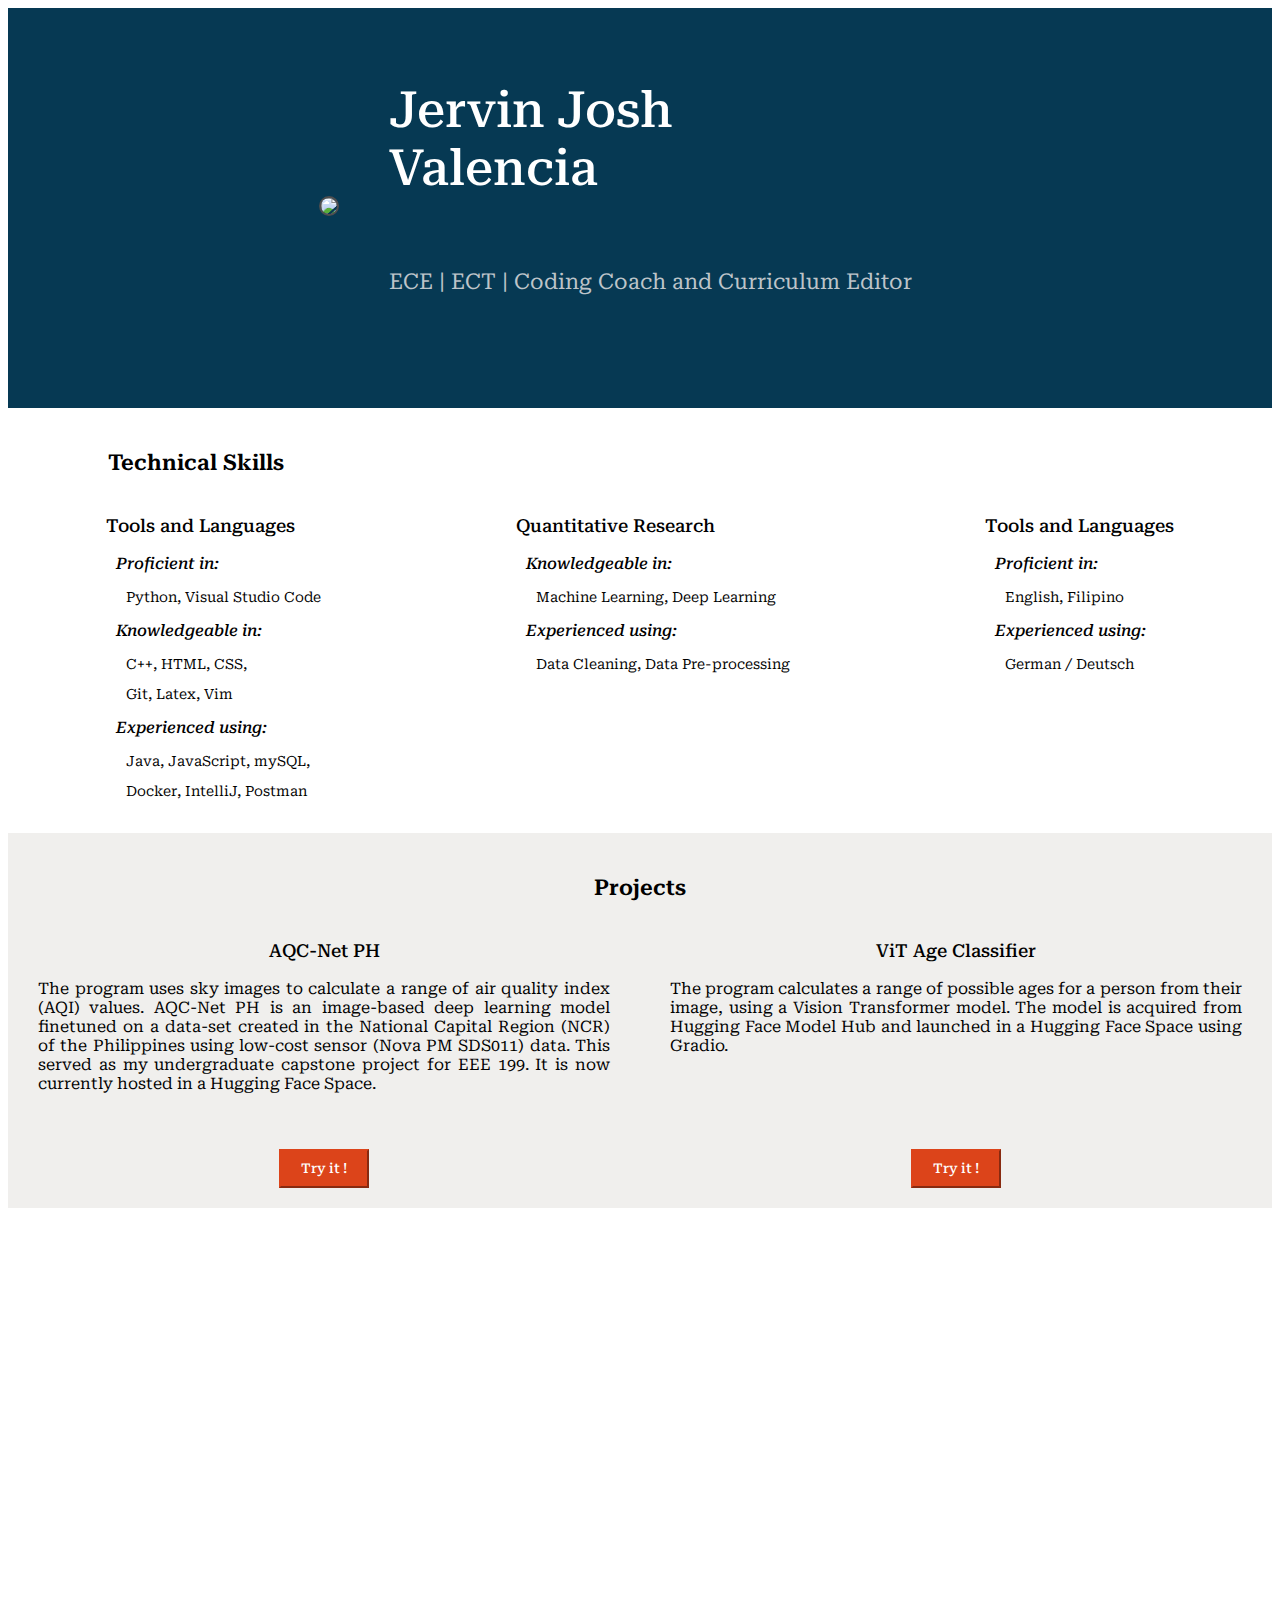
==== index.html @ f8382c91 "included projects_page" ====
<!DOCTYPE html>
<html lang="en">
<head>
  <meta charset="UTF-8">
  <meta name="viewport" content="width=device-width, initial-scale=1.0">
  <title>Portfolio</title>
  <link rel="preconnect" href="https://fonts.googleapis.com">
  <link rel="preconnect" href="https://fonts.gstatic.com" crossorigin>
  <link href="https://fonts.googleapis.com/css2?family=Roboto+Serif:ital,opsz,wght@0,8..144,400;0,8..144,500;0,8..144,600;0,8..144,700;1,8..144,400;1,8..144,500&display=swap" rel="stylesheet">
  <link rel="stylesheet" href="https://cdn.jsdelivr.net/gh/devicons/devicon@v2.15.1/devicon.min.css">
  <style>
    p {
      font-family: Roboto Serif, Roboto, Arial;
    }
    .page{
      height: 1000px;
    }
    .prof_pic{
      height: 300px;
      border-radius: 50%;
      border: rgb(80, 78, 78);
      border-width: 2px;
      border-style: solid;
    }
    .hero_name{
      color : white;
      font-weight: 500;
      font-size: 50px;
    }
    .title{
      color : #BDC4C9;;
      font-weight: 400;
      font-size: 22px;
    }
    .main{
      display: flex;
      flex-direction: column;
    }
    .hero_page {
      display: flex;
      flex-direction: row;
      justify-content: center;
      align-items: center;
    }
    .hero_page{
      height: 400px
    }
    .pic_box{
      padding-left:50px;
      
    }
    .name_box{
      display: flex;
      flex-direction: column;
      justify-content: space-evenly;
      min-width: 200px;
    }
    .first_name,
    .last_name,
    .title_box{
      display: block;
      position: relative;
      text-align: start;
      font-size: 50px;
      padding-left: 50px;
      padding-right: 100px;
    }
    .first_name{
      margin-bottom: -50px;
    }
    .last_name{
      margin-top:-50px;
    }

    .language_box {
      display: flex;
      flex-direction: row;
      flex-wrap: wrap;
      align-content: flex-start;
      font-size: 30px;
      color: #BDC4C9;
      padding-left: 40px;
      padding-bottom: 70px;
    }
    .language_icon{
      padding-right: 10px;
      padding-left: 10px;
    }
    .skills_page{
      display: flex;
      flex-direction: column;
      font-family: Roboto Serif;
    }
    .skills_page_header{
      font-size: 22px;
      font-weight: 600;
      padding-top: 20px;
      padding-left: 100px;
    }
    .skills_page_content{
      display: flex;
      justify-content: space-around;
      padding-bottom: 20px;
    }
    .skills_page_content_header{
      font-weight: 500;
      font-size: 18px;
    }
    .skills_page_category{
      padding-left: 10px;
      font-size: 16px;
      font-weight: 500;
      font-style: italic;
    }
    .skills_page_text{
      padding-left: 20px;
      font-size: 14px;
      font-weight: 400;
    }
    .projects_title{
      font-weight: 500;
      font-size: 18px;
      text-align: center;
    }
    .projects_box{
      padding-left:30px;
      padding-right:30px;
      padding-bottom: 20px;
    }
    .projects_button{
      text-align: center;
    }
    .projects_try_it{
      background-color:  #dc441a;
      color: white;
      border-color:  #dc441a;
      font-family: Roboto Serif, Roboto, Arial;
      padding-top: 10px;
      padding-bottom: 10px;
      padding-right: 20px;
      padding-left: 20px;
      font-weight: 500;
    }
    .projects_page,
    .projects_button_box {
      background-color:#f0efed;
      display: grid;
      grid-template-columns: 1fr 1fr;
      padding-bottom: 20px;
    }
    .projects_page_header{
      font-size: 22px;
      font-weight: 600;
      padding-top: 20px;
      text-align: center;
      background-color: #f0efed;
    }
    .projects_description{
      font-size: 16px;
      text-align: justify;
    }
  </style>
</head>
<body>
  <div class="main">
    <div class="hero_page" style="background-color: #063953;">
      <div class="pic_box">
        <img class="prof_pic" src="photos/DSC_4373 (1).jpg">
      </div>
      <div class="name_box">
        <div class="first_name">
          <p class="hero_name">
            Jervin Josh
          </p>
        </div>
        <div class="last_name">
          <p class="hero_name">
            Valencia
          </p>
        </div>
        <div class="title_box">
          <p class="title"> ECE | ECT | Coding Coach and Curriculum Editor</p>
        </div>
        <div class="language_box">
          <div class="language_icon"> <i class="devicon-python-plain"></i> </div>
          <div class="language_icon"> <i class="devicon-cplusplus-plain"></i> </div>
          <div class="language_icon"> <i class="devicon-latex-original"></i> </div>
          <div class="language_icon"> <i class="devicon-html5-plain"></i> </div>
          <div class="language_icon"> <i class="devicon-css3-plain"></i> </div>
          <div class="language_icon"> <i class="devicon-java-plain"></i> </div>
          <div class="language_icon"> <i class="devicon-javascript-plain"></i></div>

        </div>
      </div>   
    </div>
    <div class="skills_page">
      <div class="skills_page_header">
        <p>Technical Skills</p>
      </div>
      <div class="skills_page_content">
        <div class="tools_lang_skills">
          <p class="skills_page_content_header">
            Tools and Languages</p>
          <div class="tools_lang_proficient">
            <p class="skills_page_category">
              Proficient in: 
            </p>
            <p class="skills_page_text"> Python, Visual Studio Code</p>
          </div>
          <div class="tools_lang_knowledgeable">
            <p class="skills_page_category">
              Knowledgeable in: 
            </p>
            <p class="skills_page_text"> C++, HTML, CSS,</p>
            <p class="skills_page_text">  Git, Latex, Vim</p>
          </div>
          <div class="tools_lang_exp">
            <p class="skills_page_category">
              Experienced using: 
            </p>
            <p class="skills_page_text"> Java, JavaScript, mySQL,</p>
            <p class="skills_page_text">  Docker, IntelliJ, Postman</p>
          </div>
        </div>
        <div class="quant_res_skills">
          <p class="skills_page_content_header">
            Quantitative Research</p>
          <div class="quant_res_knowledgeable">
            <p class="skills_page_category">
              Knowledgeable in: 
            </p>
            <p class="skills_page_text"> Machine Learning, Deep Learning</p>
          </div>
          <div class="quant_res_exp">
            <p class="skills_page_category">
              Experienced using: 
            </p>
            <p class="skills_page_text"> Data Cleaning, Data Pre-processing</p>
          </div>
        </div>
        <div class="comms_skills">
          <p class="skills_page_content_header">
            Tools and Languages</p>
          <div class="comms_proficient">
            <p class="skills_page_category">
              Proficient in: 
            </p>
            <p class="skills_page_text"> English, Filipino</p>
          </div>
          <div class="comms_exp">
            <p class="skills_page_category">
              Experienced using: 
            </p>
            <p class="skills_page_text"> German / Deutsch</p>
          </div>
        </div>
      </div>
    </div>
    <div class="projects_page_header">
      <p class="projects_header"> Projects </p>
    </div>
    <div class="projects_page">
        <div class="projects_box">
          <div class="projects_title">
            <p> AQC-Net PH</p>
          </div>
          
          <p class="projects_description">
            The program uses sky images to calculate a range of air quality index (AQI) values. AQC-Net PH is an image-based deep learning model finetuned on a data-set created in the National Capital Region (NCR) of the Philippines using low-cost sensor (Nova PM SDS011) data. This served as my undergraduate capstone project for EEE 199. It is now currently hosted in a Hugging Face Space. 
          </p>
        </div>
        <div class="projects_box">
          <div class="projects_title">
            <p> ViT Age Classifier </p>
          </div>
          <p class="projects_description">
            The program calculates a range of possible ages for a person from their image, using a Vision Transformer model. The model is acquired from Hugging Face Model Hub and launched in a Hugging Face Space using Gradio. 
          </p>
        </div>
    </div>
    <div class="projects_button_box">
      <div class="projects_button">
        <button class="projects_try_it"> Try it !</button>
      </div>
      <div class="projects_button">
        <button class="projects_try_it"> Try it !</button>
      </div>
    </div>
    <div class="page">
        
    </div>
  </div>

</body>
</html>
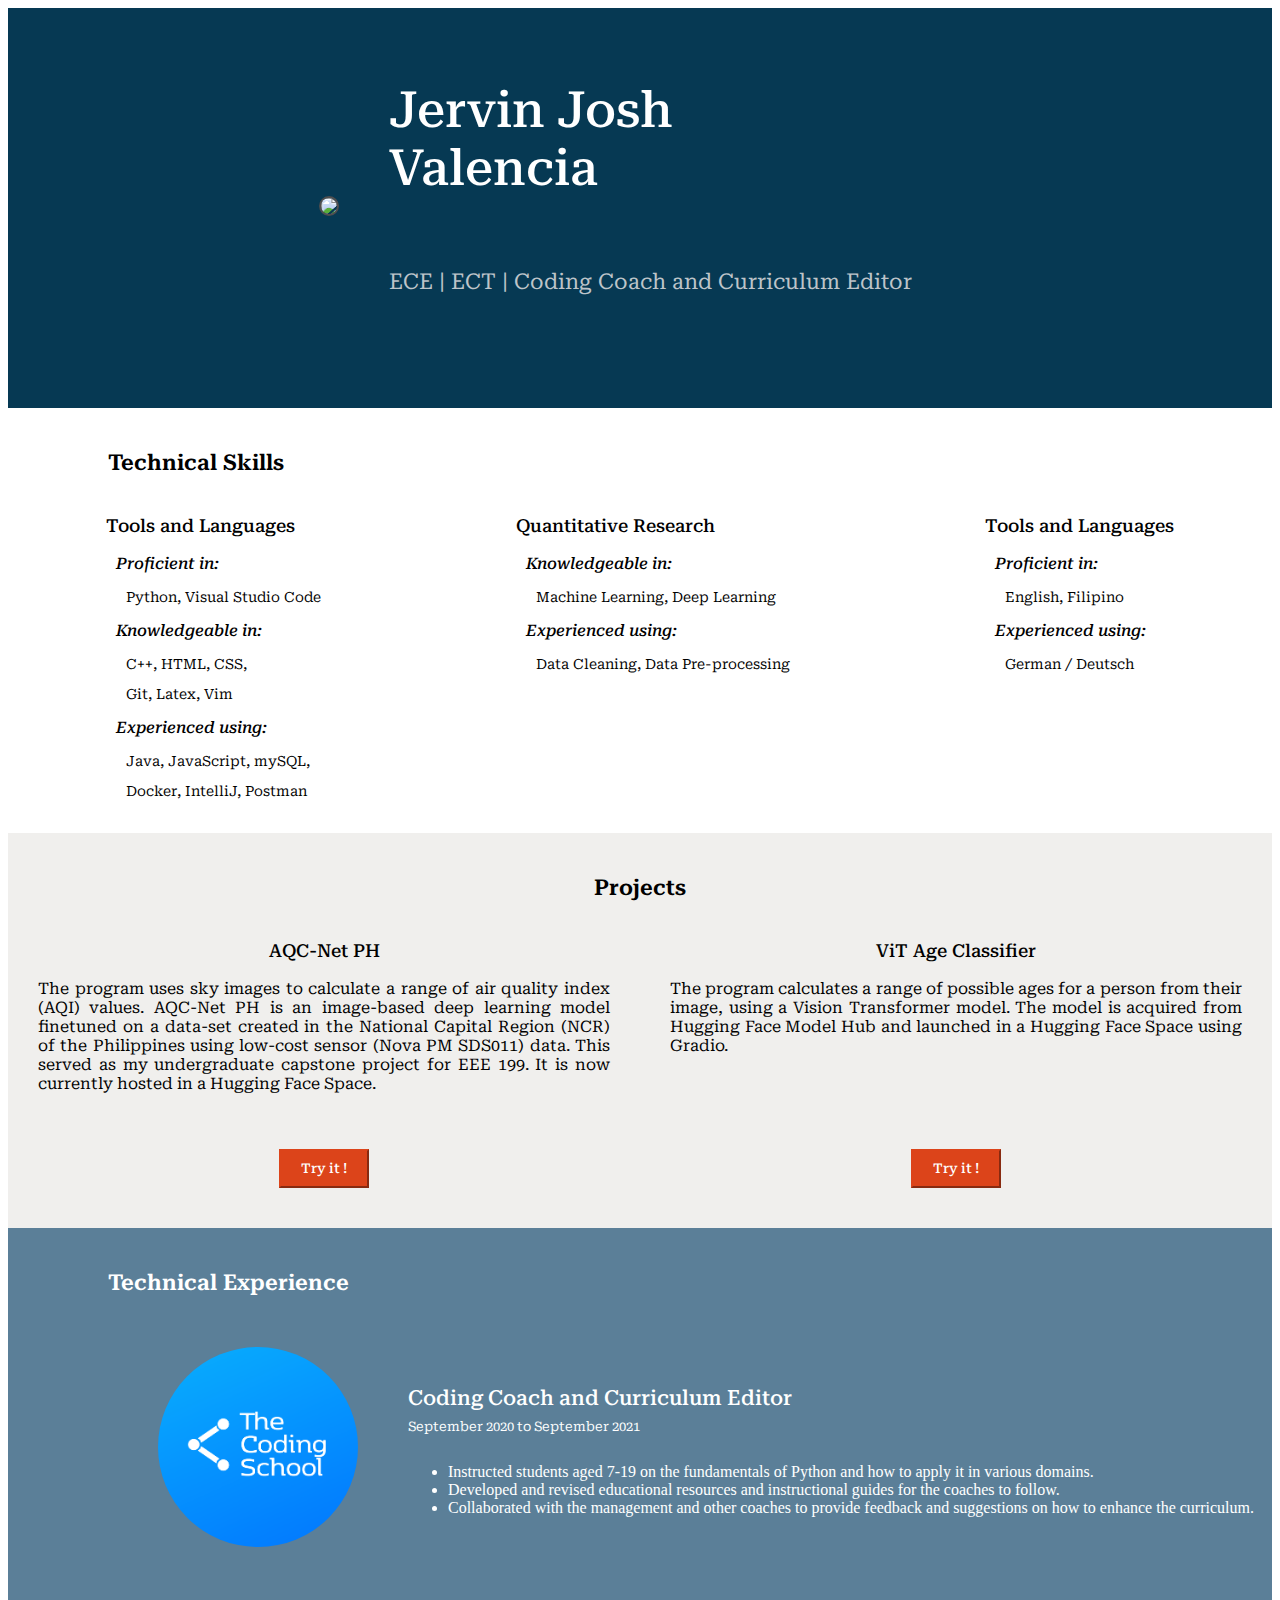
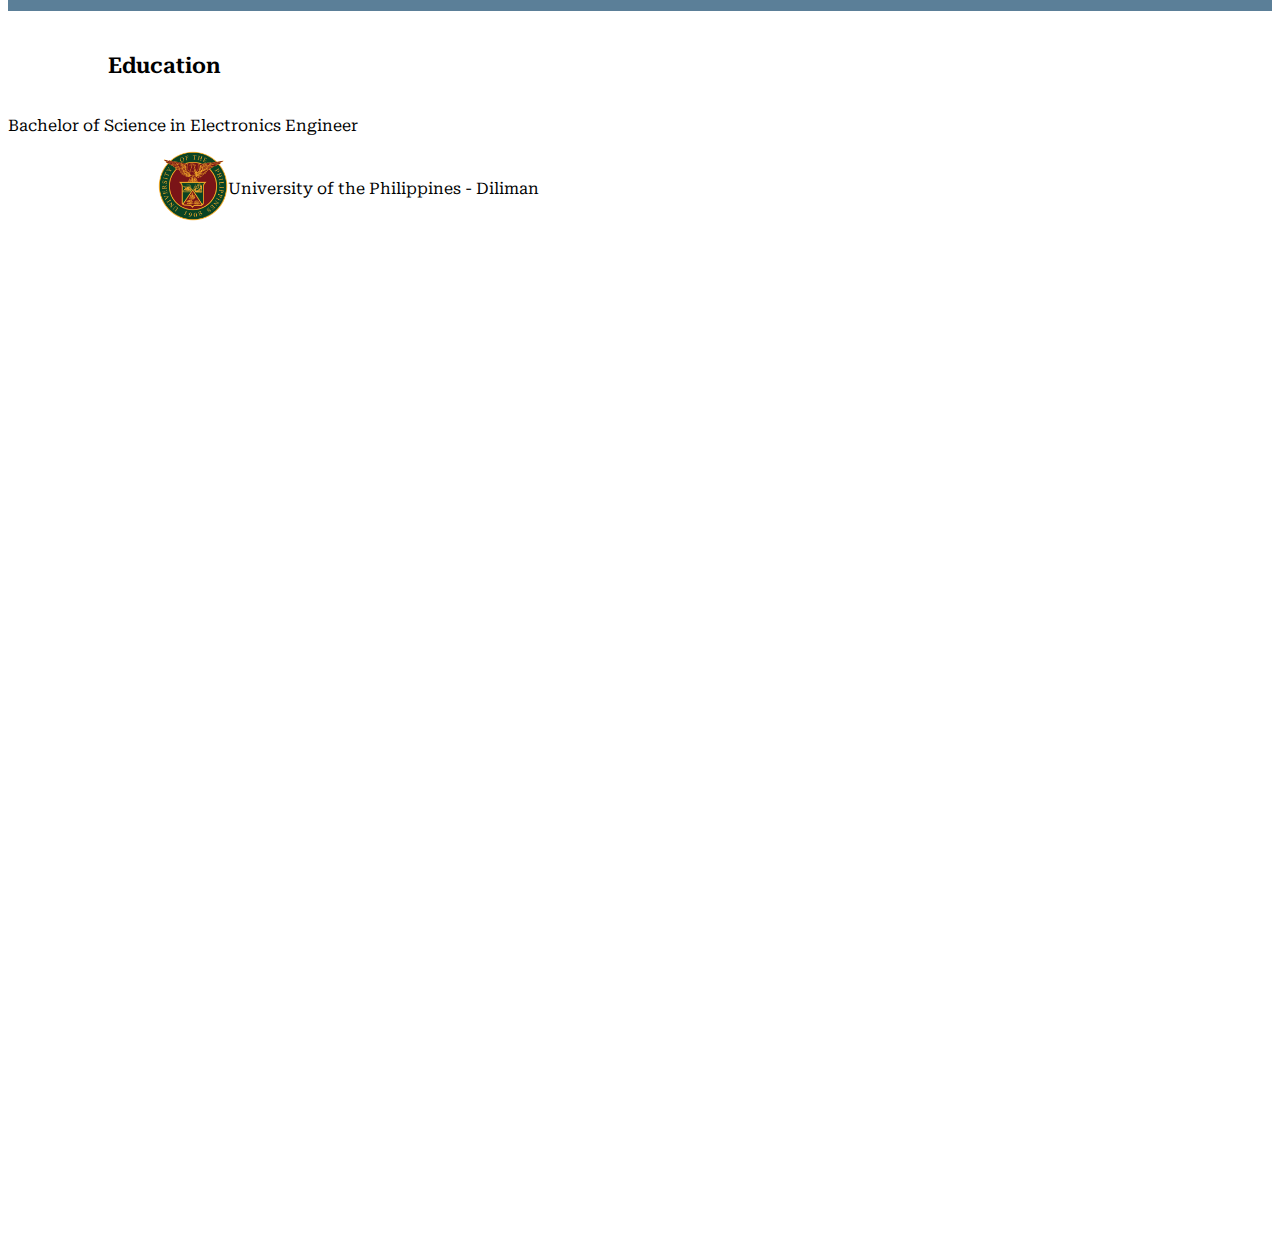
==== commit 891aef1b: "added exp and educ pages" ====
--- a/index.html
+++ b/index.html
@@ -129,6 +129,7 @@
     }
     .projects_button{
       text-align: center;
+      padding-bottom: 20px;
     }
     .projects_try_it{
       background-color:  #dc441a;
@@ -140,6 +141,15 @@
       padding-right: 20px;
       padding-left: 20px;
       font-weight: 500;
+      cursor:pointer;
+    }
+    .projects_try_it:hover{
+      box-shadow: 2px 2px 2px rgb(0, 0, 0, 0.6);
+    }
+    .projects_try_it:active{
+      transform: translate(2px,2px) ;
+      box-shadow: none;
+
     }
     .projects_page,
     .projects_button_box {
@@ -158,6 +168,73 @@
     .projects_description{
       font-size: 16px;
       text-align: justify;
+    }
+    .exp_page_header{
+      background-color: #5B7F98;
+      color: white;
+      font-size: 22px;
+      font-weight: 600;
+      padding-top: 20px;
+      text-align: left;
+      padding-left: 100px;
+    }
+    .exp_page{
+      background-color: #5B7F98;
+      color: white;
+      display: flex;
+      align-items: center;
+      padding-bottom: 30px;
+    }
+    .company_logo_box{
+      padding-top: 30px;
+      padding-left: 150px;
+      padding-bottom: 30px;
+      padding-right: 50px;
+    }
+    .exp_description_box{
+      display: flex;
+      flex-direction: column;
+    }
+    .tcs_logo{
+      width: 200px;
+      border-radius: 50%;
+    }
+    .job_title{
+      font-weight: 500;
+      font-size: 21px;
+    }
+    .job_duration{
+      margin-top: -25px;
+      font-weight: 400;
+      font-size: 13px;
+    }
+    .job_description{
+      font-weight: 400;
+      font-size: 16px;
+    }
+    .educ_page_header{
+      font-weight: 600;
+      font-size: 22px;
+      padding-top: 20px;
+      text-align: left;
+      padding-left: 100px;
+    }
+    .educ_page{
+      display: flex;
+      align-items: center;
+    }
+    .univ_logo_box{
+      padding-left: 150px;
+    }
+    .univ_logo{
+      width: 70px;
+    }
+    .college_logo{
+      width:200px;
+    }
+    .educ_univ{
+      display: flex;
+      align-items: center;
     }
   </style>
 </head>
@@ -280,14 +357,62 @@
     </div>
     <div class="projects_button_box">
       <div class="projects_button">
-        <button class="projects_try_it"> Try it !</button>
+        <button class="projects_try_it" onclick="window.location.href='https://huggingface.co/spaces/jervinjosh68/AQC-Net-PH-space'"> Try it !</button>
       </div>
       <div class="projects_button">
-        <button class="projects_try_it"> Try it !</button>
+        <button class="projects_try_it" onclick="window.location.href='https://huggingface.co/spaces/jervinjosh68/vit-age-classifier'"> Try it !</button>
+      </div>
+    </div>
+    <div class="exp_page_header">
+      <p>Technical Experience</p>
+    </div>
+    <div class="exp_page">
+      <div  class="company_logo_box">
+        <img class="tcs_logo" src="/photos/tcs.png">
+      </div>
+      <div class="exp_description_box">
+        <div class="job_title">
+          <p>Coding Coach and Curriculum Editor</p>
+        </div>
+        <div class="job_duration">
+          <p>September 2020 to September 2021</p>
+        </div>
+        <div class="job_description">
+          <ul>
+            <li> 
+              Instructed students aged 7-19 on the fundamentals of Python and how to apply it in various domains. 
+            </li>
+            <li>
+              Developed and revised educational resources and instructional guides for the coaches to follow.
+            </li>
+            <li>
+              Collaborated with the management and other coaches to provide feedback and suggestions on how to enhance the curriculum.
+            </li>
+          </ul>
+        </div>
+      </div>
+    </div>
+    <div class="educ_page_header">
+      <p> Education </p>
+    </div>
+    <div class="educ_page">
+      <div class="educ_description_box">
+        <div class="educ_degree">
+          <p> Bachelor of Science in Electronics Engineer</p>
+        </div>
+        <div class="educ_univ">
+          <div class ="univ_logo_box">
+            <img class="univ_logo" src="/photos/up-logo-1024x1024.webp">
+          </div>
+          <div class="univ_name">
+            <p> University of the Philippines - Diliman </p>
+          </div>
+          
+        </div>
       </div>
     </div>
     <div class="page">
-        
+      
     </div>
   </div>
 
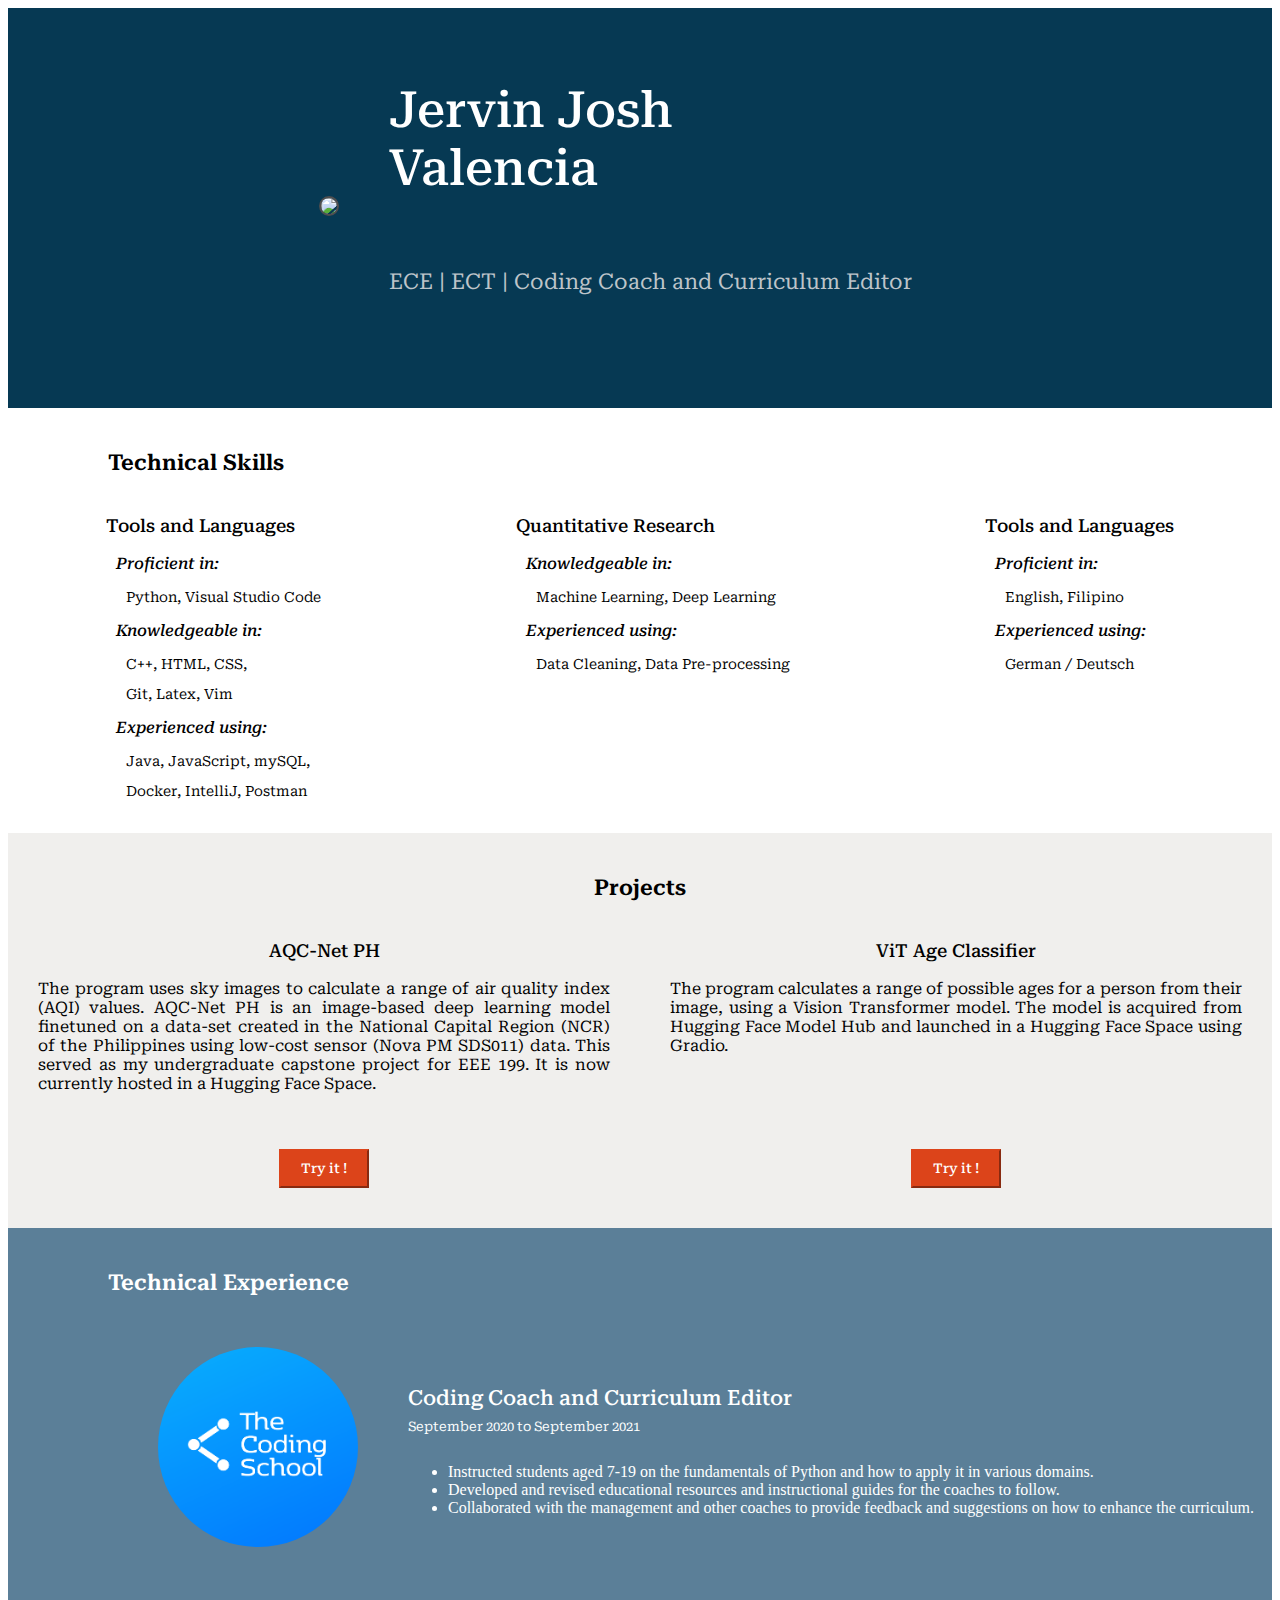
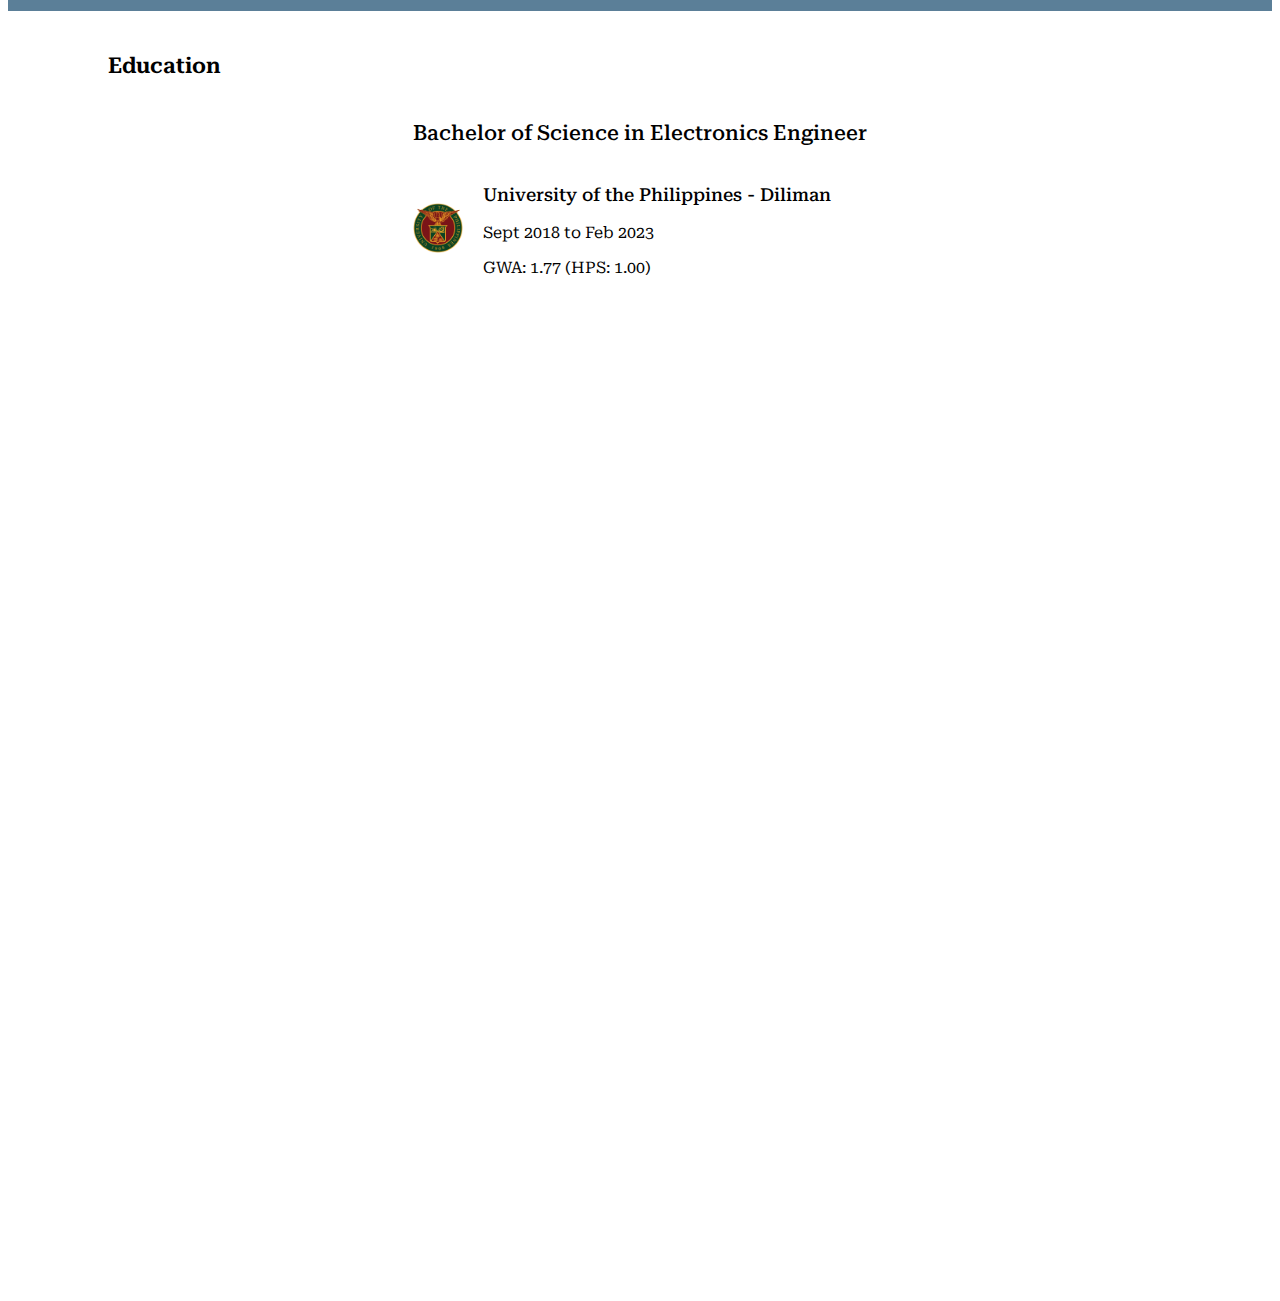
==== commit b6a1bcc3: "updated educ_page" ====
--- a/index.html
+++ b/index.html
@@ -221,20 +221,42 @@
     }
     .educ_page{
       display: flex;
+      justify-content: center;
+    }
+    .educ_description_box{
+      display: flex;
+      flex-direction: column;
+      justify-content: ;
+    }
+    .univ_logo_box{
+
+      padding-right: 20px;
+    }
+    .univ_name{
+      font-weight:500;
+      font-size: 18px;
+    }
+    .univ_logo{
+      width: 50px;
+    }
+    .college_logo{
+      width:50px;
+    }
+    .college_logo_box{
+
+      padding-right: 20px;
+    }
+    .educ_college{
+      display: flex;
       align-items: center;
     }
-    .univ_logo_box{
-      padding-left: 150px;
-    }
-    .univ_logo{
-      width: 70px;
-    }
-    .college_logo{
-      width:200px;
-    }
     .educ_univ{
       display: flex;
       align-items: center;
+    }
+    .educ_degree{
+      font-weight: 500;
+      font-size: 21px;
     }
   </style>
 </head>
@@ -404,11 +426,12 @@
           <div class ="univ_logo_box">
             <img class="univ_logo" src="/photos/up-logo-1024x1024.webp">
           </div>
-          <div class="univ_name">
-            <p> University of the Philippines - Diliman </p>
-          </div>
-          
-        </div>
+          <div class="univ_desc_box">
+            <p class="univ_name"> University of the Philippines - Diliman </p>
+            <p> Sept 2018 to Feb 2023</p>
+            <p> GWA: 1.77 (HPS: 1.00)</p>
+          </div>
+        </div> 
       </div>
     </div>
     <div class="page">
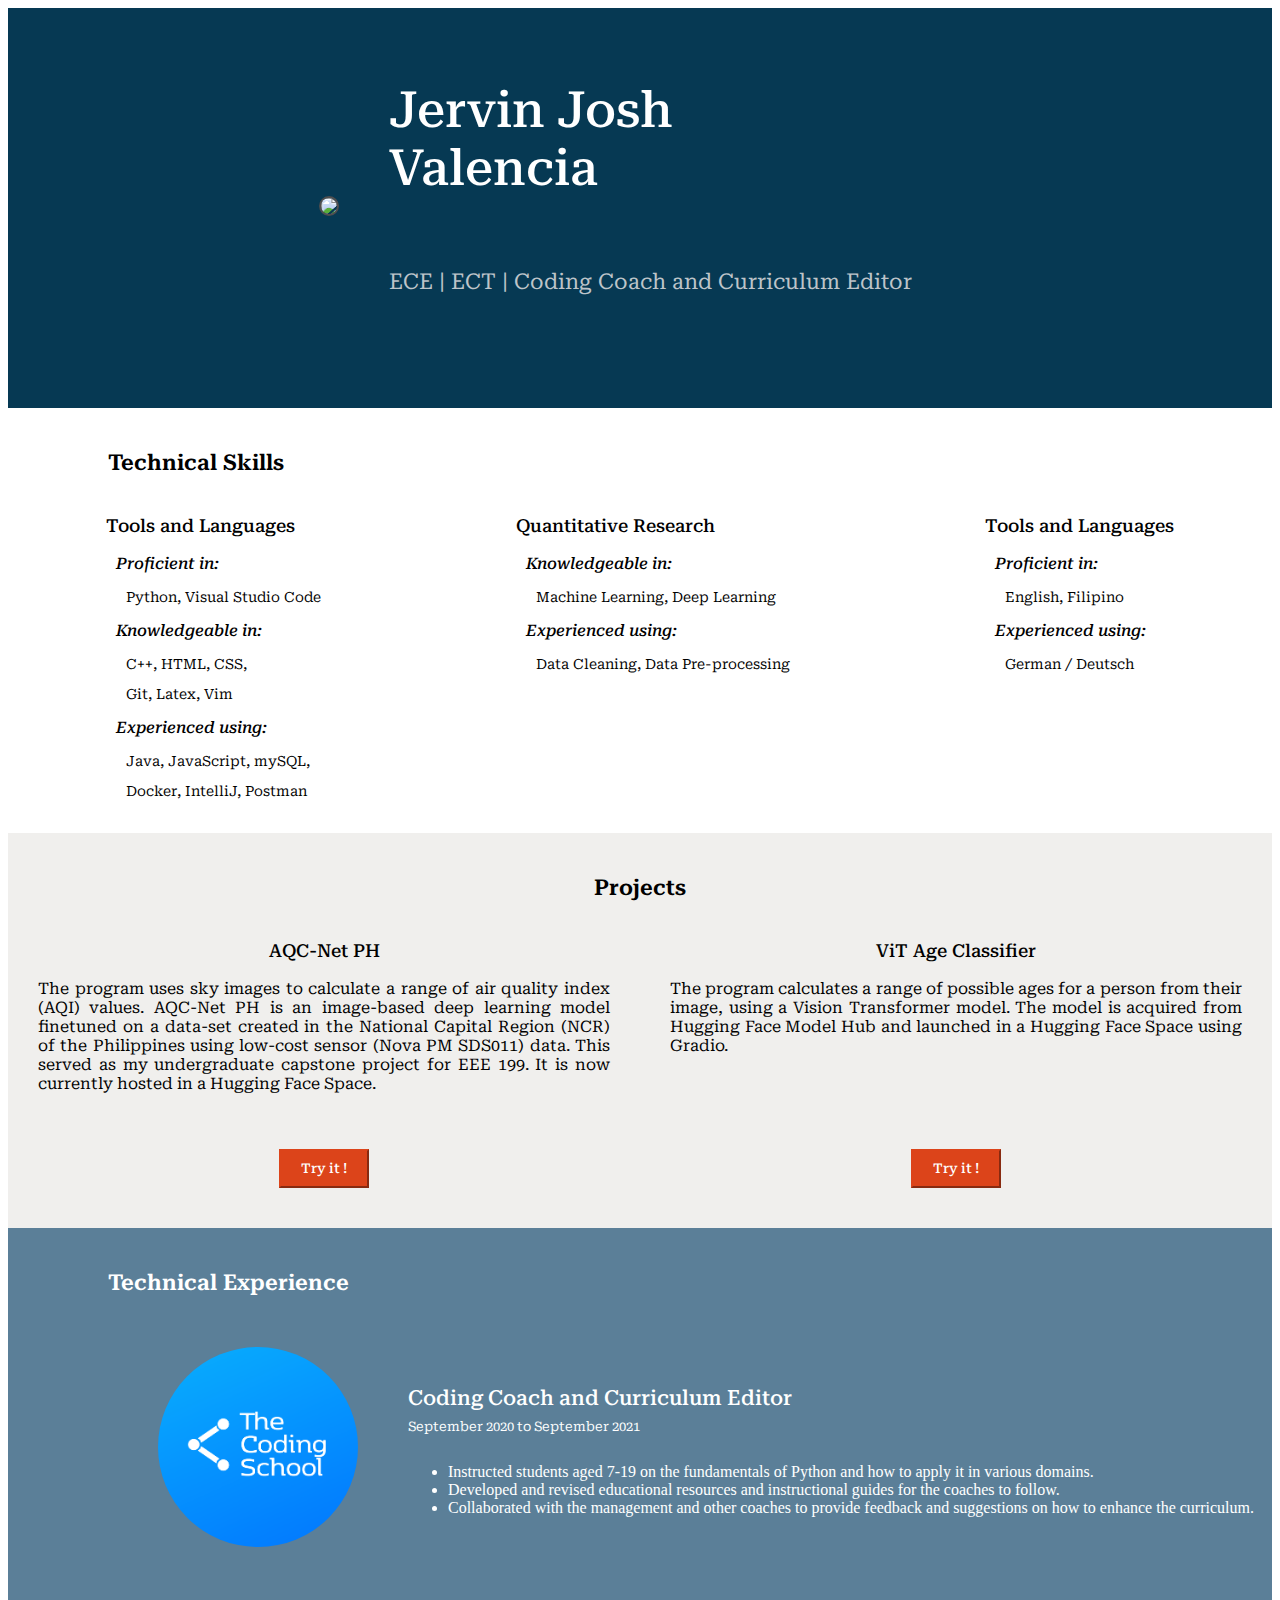
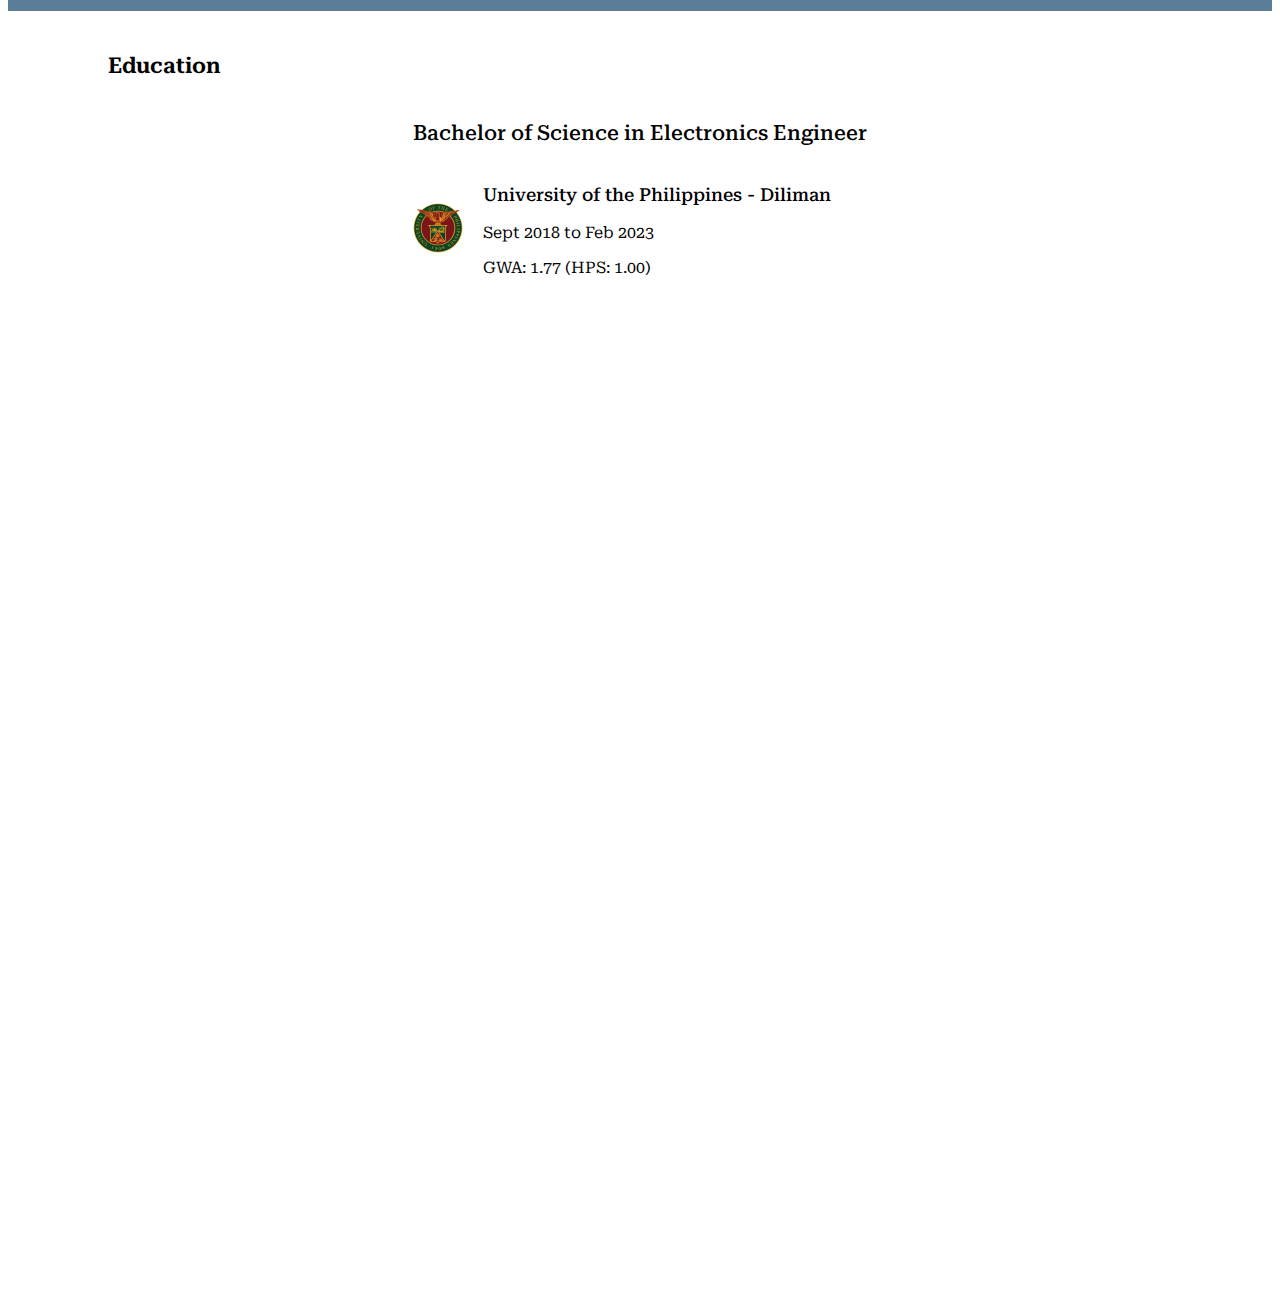
==== commit 00917661: "changed UP logo" ====
--- a/index.html
+++ b/index.html
@@ -198,6 +198,7 @@
     .tcs_logo{
       width: 200px;
       border-radius: 50%;
+      border: none;
     }
     .job_title{
       font-weight: 500;
@@ -226,7 +227,7 @@
     .educ_description_box{
       display: flex;
       flex-direction: column;
-      justify-content: ;
+      justify-content: center;
     }
     .univ_logo_box{
 
@@ -238,6 +239,7 @@
     }
     .univ_logo{
       width: 50px;
+      border: none;
     }
     .college_logo{
       width:50px;
@@ -424,7 +426,7 @@
         </div>
         <div class="educ_univ">
           <div class ="univ_logo_box">
-            <img class="univ_logo" src="/photos/up-logo-1024x1024.webp">
+            <img class="univ_logo" src="/photos/UNIVERSITY OF THE PHILIPPINES.png">
           </div>
           <div class="univ_desc_box">
             <p class="univ_name"> University of the Philippines - Diliman </p>
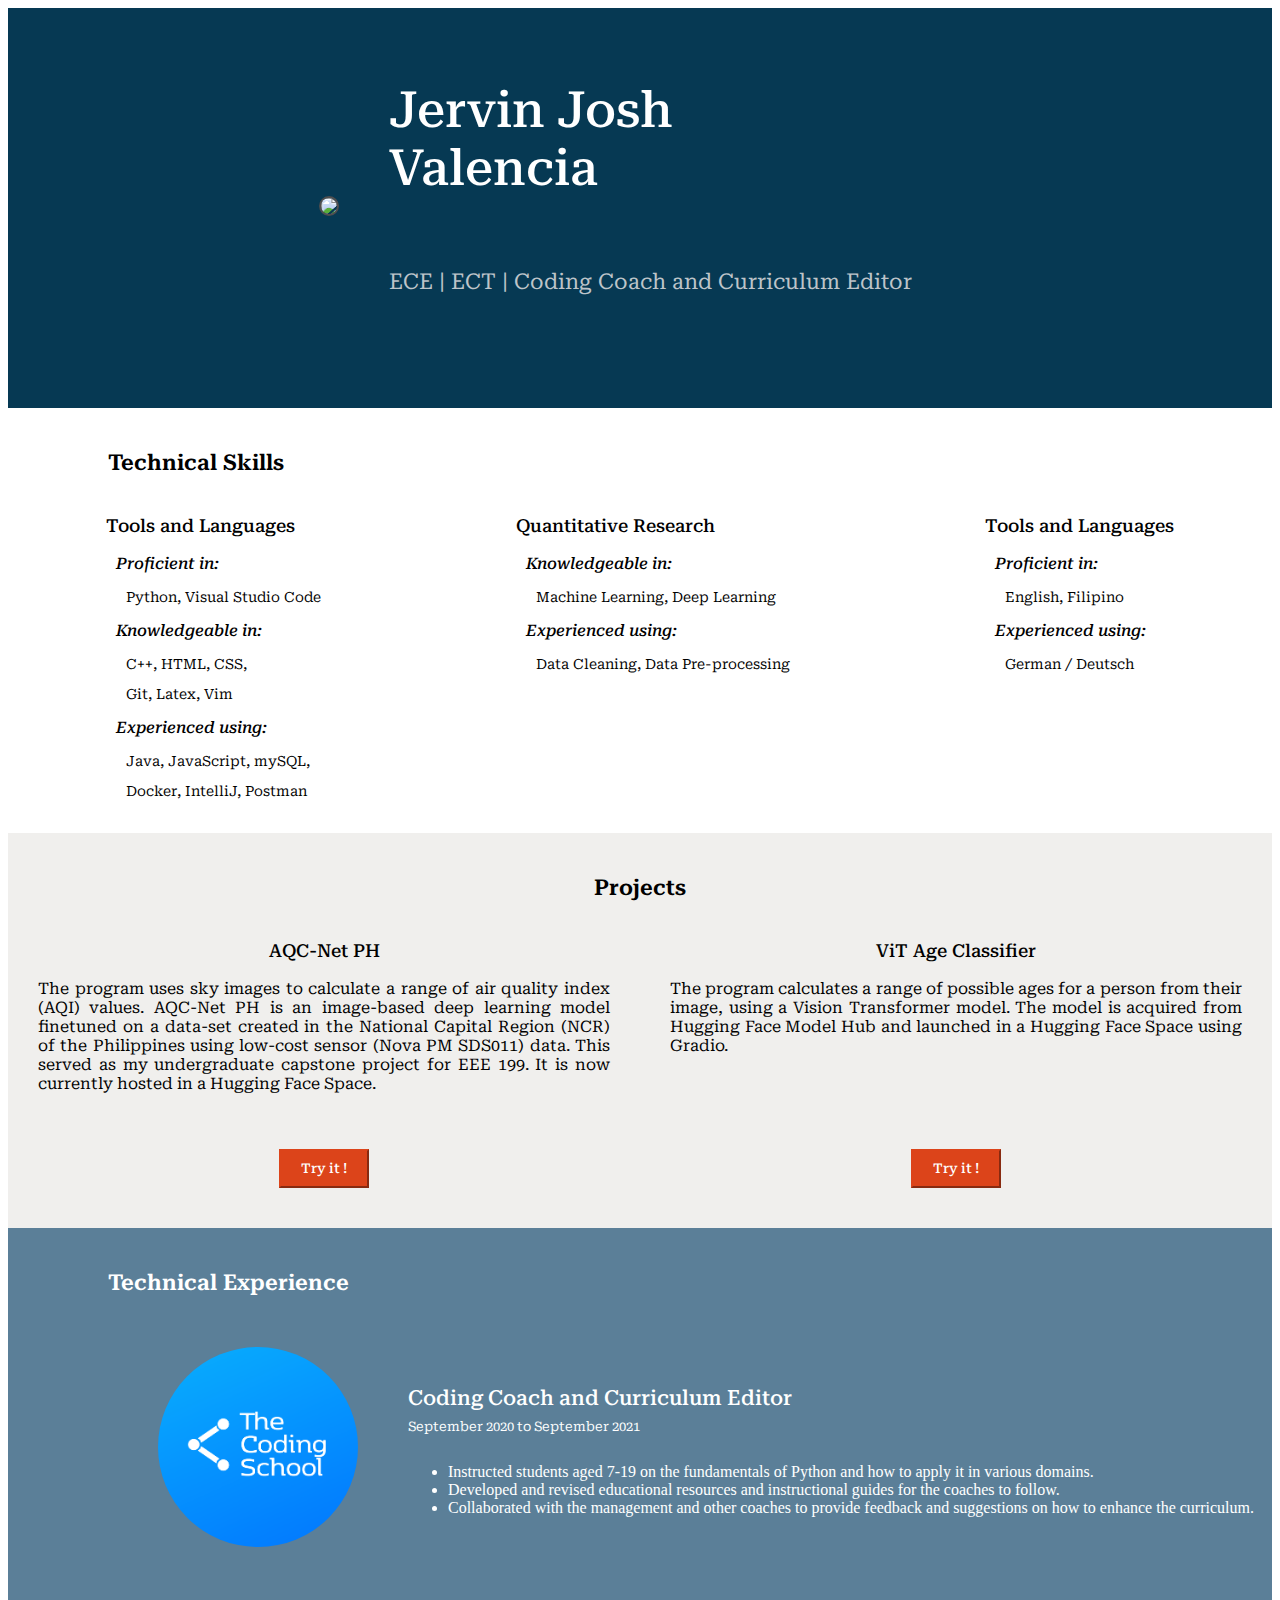
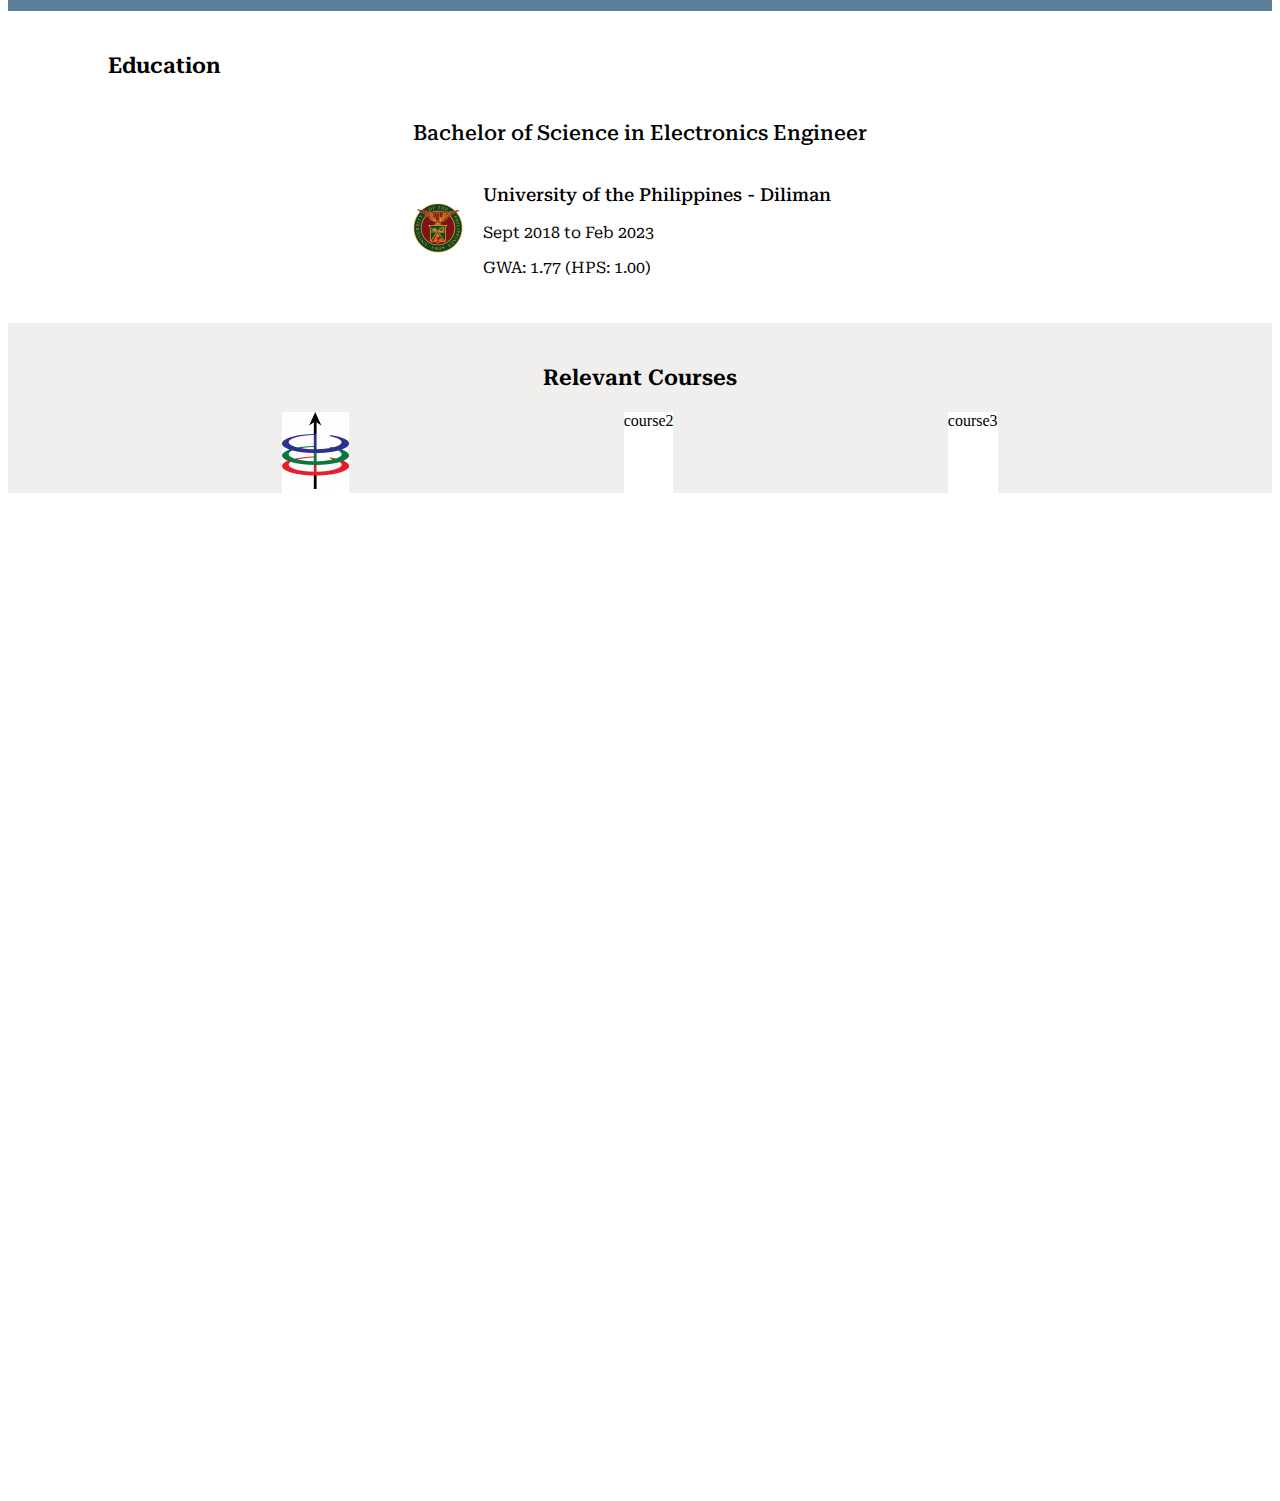
==== commit bbe1d8c8: "fixed photos added course page" ====
--- a/index.html
+++ b/index.html
@@ -223,6 +223,7 @@
     .educ_page{
       display: flex;
       justify-content: center;
+      padding-bottom: 30px;
     }
     .educ_description_box{
       display: flex;
@@ -259,6 +260,22 @@
     .educ_degree{
       font-weight: 500;
       font-size: 21px;
+    }
+    .course_page{
+      background-color: #f0efed;
+      display: flex;
+      justify-content: space-evenly;
+      
+    }
+    .course_page_header{
+      font-weight: 600;
+      font-size: 22px;
+      padding-top: 20px;
+      text-align: center;
+      background-color: #f0efed;
+    }
+    .course_box{
+      background-color: white;
     }
   </style>
 </head>
@@ -392,7 +409,7 @@
     </div>
     <div class="exp_page">
       <div  class="company_logo_box">
-        <img class="tcs_logo" src="/photos/tcs.png">
+        <img class="tcs_logo" src="./photos/tcs.png">
       </div>
       <div class="exp_description_box">
         <div class="job_title">
@@ -426,7 +443,7 @@
         </div>
         <div class="educ_univ">
           <div class ="univ_logo_box">
-            <img class="univ_logo" src="/photos/UNIVERSITY OF THE PHILIPPINES.png">
+            <img class="univ_logo" src="./photos/UNIVERSITY OF THE PHILIPPINES.png">
           </div>
           <div class="univ_desc_box">
             <p class="univ_name"> University of the Philippines - Diliman </p>
@@ -436,6 +453,30 @@
         </div> 
       </div>
     </div>
+    <div class="course_page_header">
+      <p>Relevant Courses</p>
+    </div>
+    <div class="course_page">
+      <div class="course_box">
+        <div class="course_box_header">
+          <div class="course_icon">
+            <img src="./photos/eeei.png">
+          </div>
+          <div class="course_name">
+
+          </div>
+        </div>
+        <div class="course_box_body">
+
+        </div>
+      </div>
+      <div class="course_box">
+        course2
+      </div>
+      <div class="course_box">
+        course3
+      </div>
+    </div>
     <div class="page">
       
     </div>
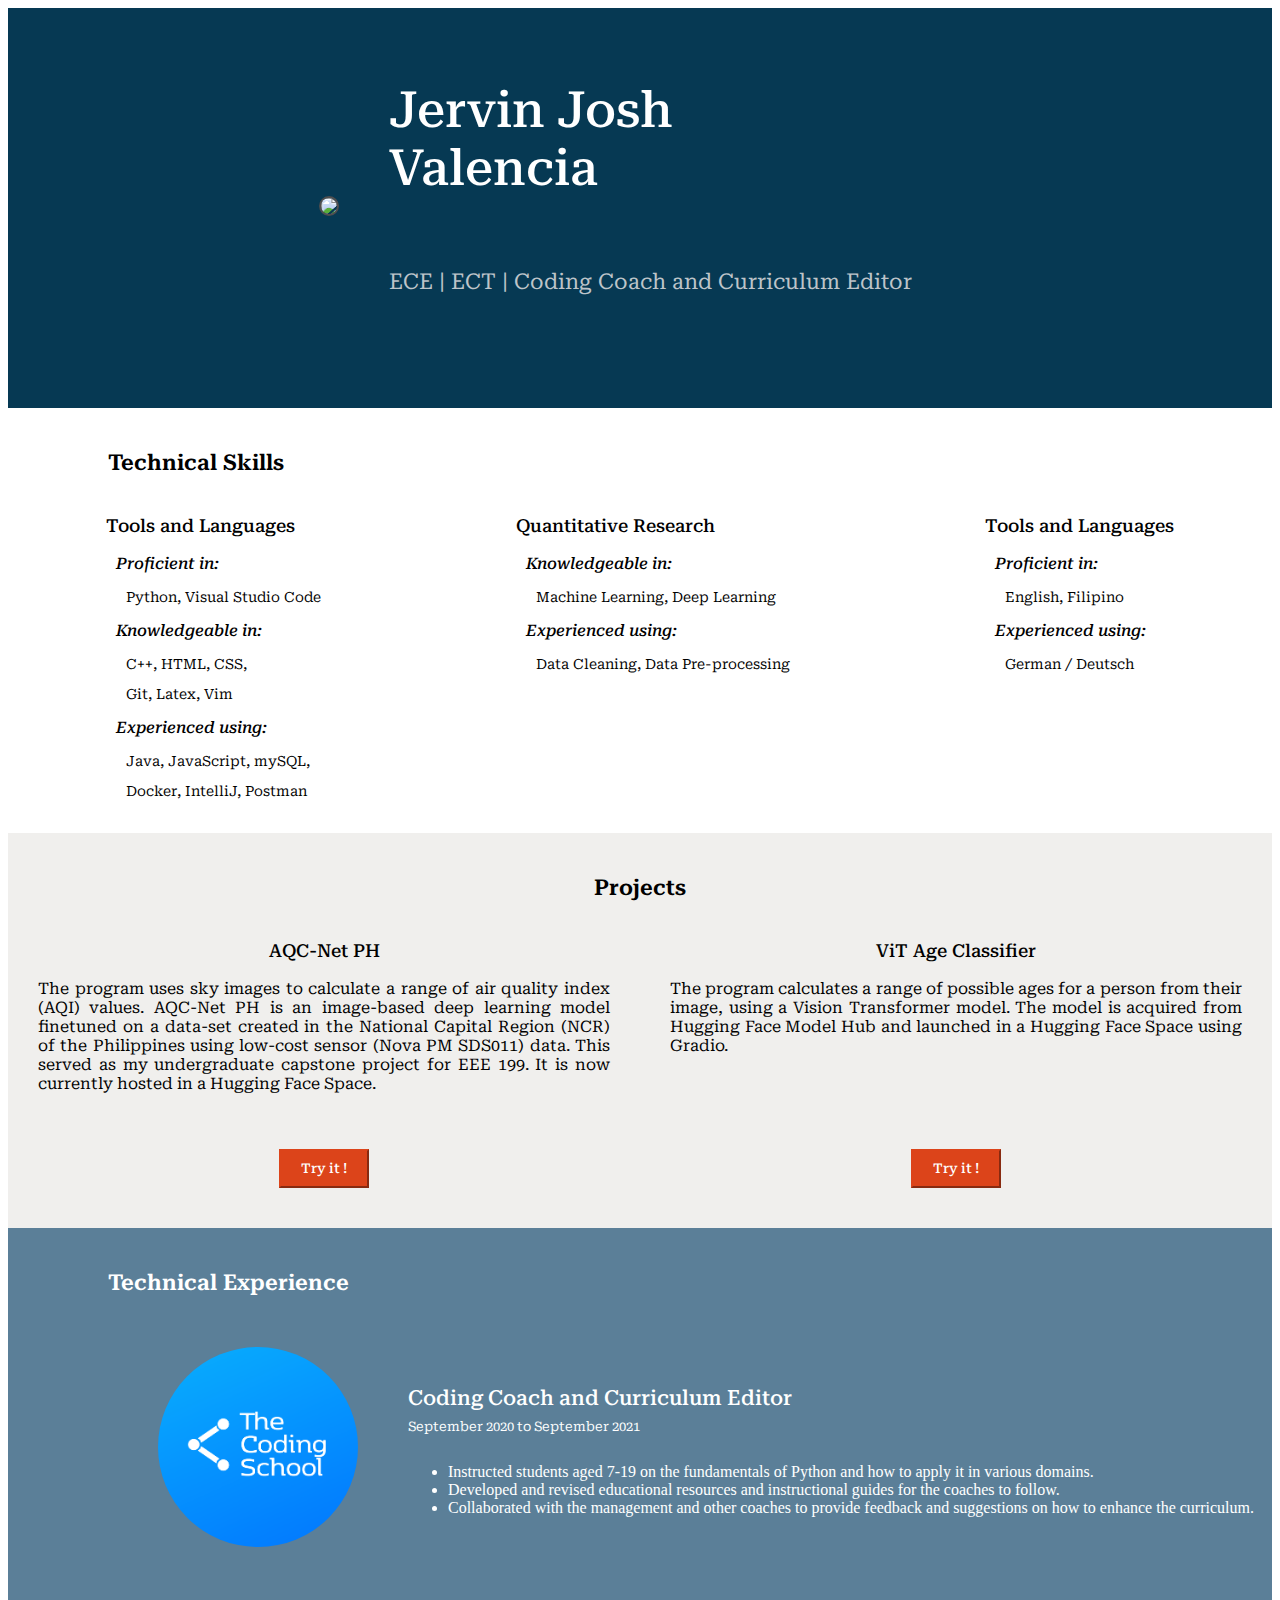
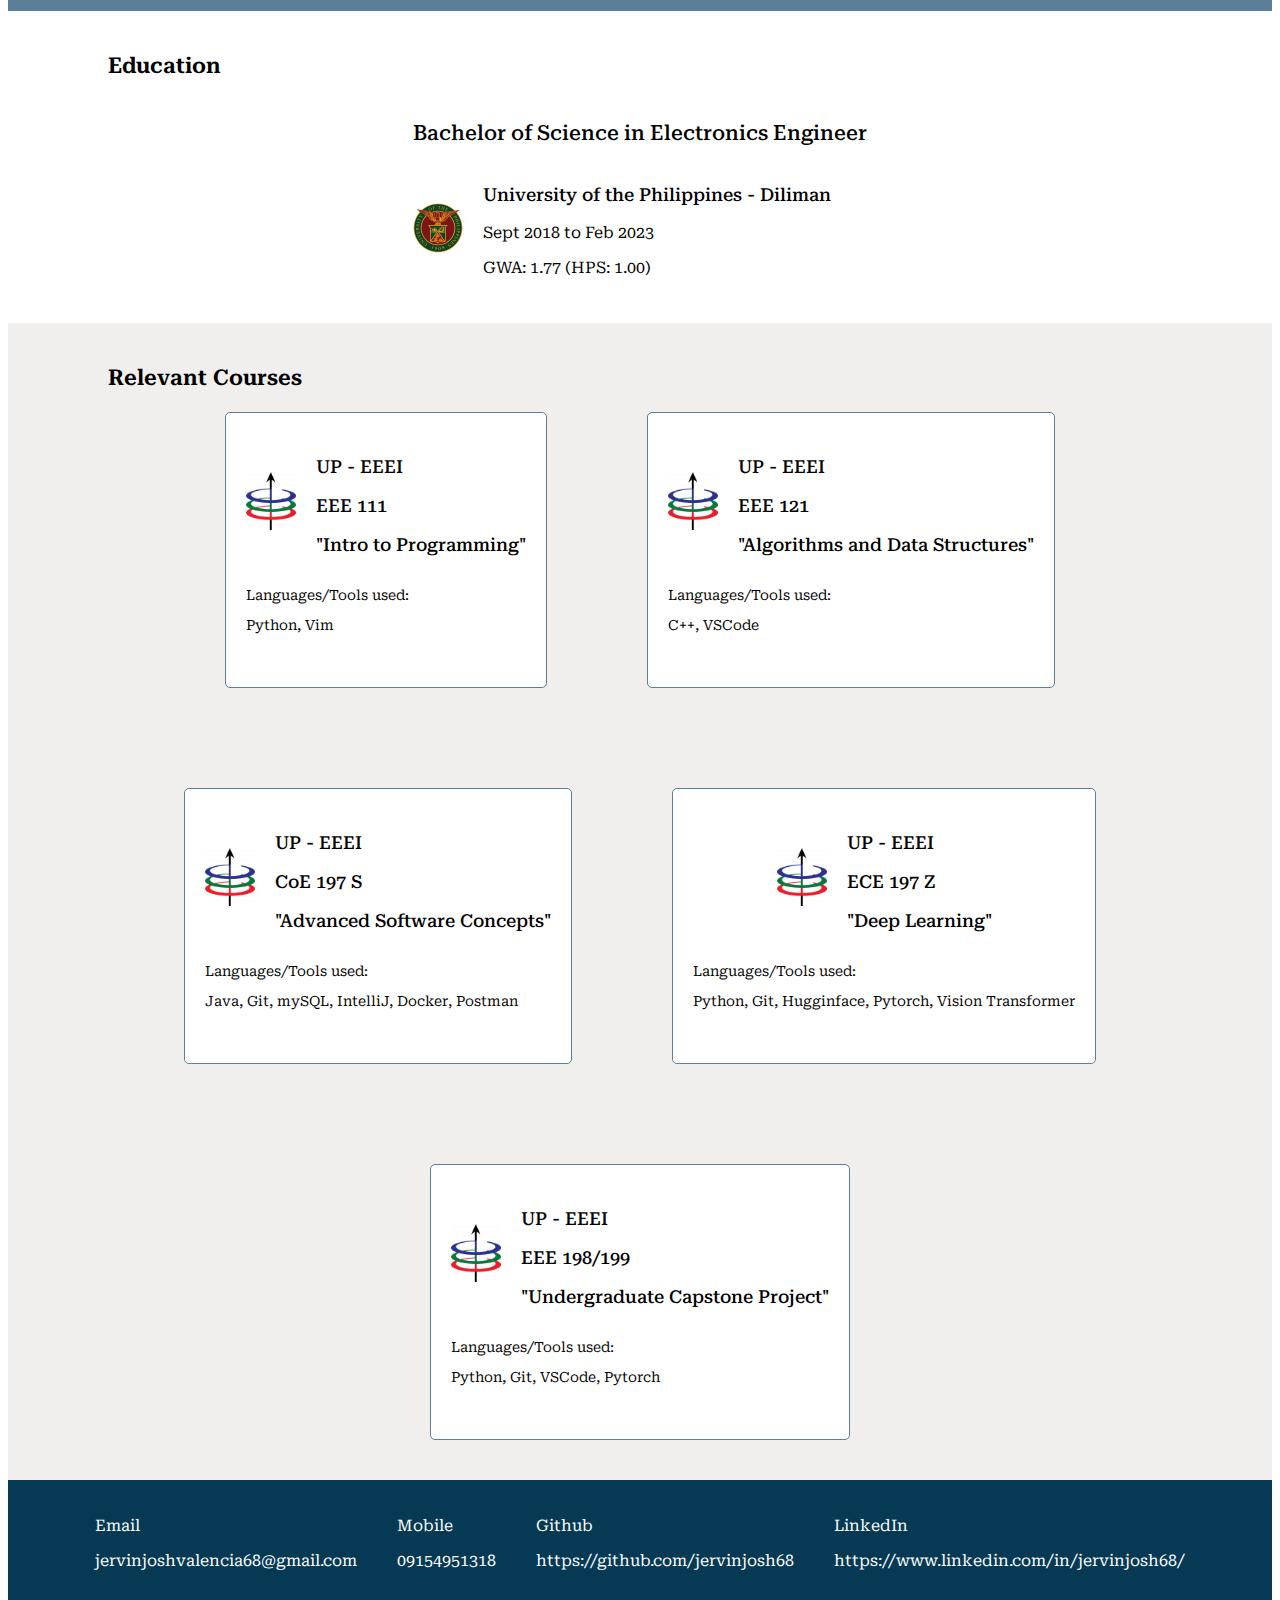
==== commit 39848c37: "added contacts page" ====
--- a/index.html
+++ b/index.html
@@ -8,276 +8,7 @@
   <link rel="preconnect" href="https://fonts.gstatic.com" crossorigin>
   <link href="https://fonts.googleapis.com/css2?family=Roboto+Serif:ital,opsz,wght@0,8..144,400;0,8..144,500;0,8..144,600;0,8..144,700;1,8..144,400;1,8..144,500&display=swap" rel="stylesheet">
   <link rel="stylesheet" href="https://cdn.jsdelivr.net/gh/devicons/devicon@v2.15.1/devicon.min.css">
-  <style>
-    p {
-      font-family: Roboto Serif, Roboto, Arial;
-    }
-    .page{
-      height: 1000px;
-    }
-    .prof_pic{
-      height: 300px;
-      border-radius: 50%;
-      border: rgb(80, 78, 78);
-      border-width: 2px;
-      border-style: solid;
-    }
-    .hero_name{
-      color : white;
-      font-weight: 500;
-      font-size: 50px;
-    }
-    .title{
-      color : #BDC4C9;;
-      font-weight: 400;
-      font-size: 22px;
-    }
-    .main{
-      display: flex;
-      flex-direction: column;
-    }
-    .hero_page {
-      display: flex;
-      flex-direction: row;
-      justify-content: center;
-      align-items: center;
-    }
-    .hero_page{
-      height: 400px
-    }
-    .pic_box{
-      padding-left:50px;
-      
-    }
-    .name_box{
-      display: flex;
-      flex-direction: column;
-      justify-content: space-evenly;
-      min-width: 200px;
-    }
-    .first_name,
-    .last_name,
-    .title_box{
-      display: block;
-      position: relative;
-      text-align: start;
-      font-size: 50px;
-      padding-left: 50px;
-      padding-right: 100px;
-    }
-    .first_name{
-      margin-bottom: -50px;
-    }
-    .last_name{
-      margin-top:-50px;
-    }
-
-    .language_box {
-      display: flex;
-      flex-direction: row;
-      flex-wrap: wrap;
-      align-content: flex-start;
-      font-size: 30px;
-      color: #BDC4C9;
-      padding-left: 40px;
-      padding-bottom: 70px;
-    }
-    .language_icon{
-      padding-right: 10px;
-      padding-left: 10px;
-    }
-    .skills_page{
-      display: flex;
-      flex-direction: column;
-      font-family: Roboto Serif;
-    }
-    .skills_page_header{
-      font-size: 22px;
-      font-weight: 600;
-      padding-top: 20px;
-      padding-left: 100px;
-    }
-    .skills_page_content{
-      display: flex;
-      justify-content: space-around;
-      padding-bottom: 20px;
-    }
-    .skills_page_content_header{
-      font-weight: 500;
-      font-size: 18px;
-    }
-    .skills_page_category{
-      padding-left: 10px;
-      font-size: 16px;
-      font-weight: 500;
-      font-style: italic;
-    }
-    .skills_page_text{
-      padding-left: 20px;
-      font-size: 14px;
-      font-weight: 400;
-    }
-    .projects_title{
-      font-weight: 500;
-      font-size: 18px;
-      text-align: center;
-    }
-    .projects_box{
-      padding-left:30px;
-      padding-right:30px;
-      padding-bottom: 20px;
-    }
-    .projects_button{
-      text-align: center;
-      padding-bottom: 20px;
-    }
-    .projects_try_it{
-      background-color:  #dc441a;
-      color: white;
-      border-color:  #dc441a;
-      font-family: Roboto Serif, Roboto, Arial;
-      padding-top: 10px;
-      padding-bottom: 10px;
-      padding-right: 20px;
-      padding-left: 20px;
-      font-weight: 500;
-      cursor:pointer;
-    }
-    .projects_try_it:hover{
-      box-shadow: 2px 2px 2px rgb(0, 0, 0, 0.6);
-    }
-    .projects_try_it:active{
-      transform: translate(2px,2px) ;
-      box-shadow: none;
-
-    }
-    .projects_page,
-    .projects_button_box {
-      background-color:#f0efed;
-      display: grid;
-      grid-template-columns: 1fr 1fr;
-      padding-bottom: 20px;
-    }
-    .projects_page_header{
-      font-size: 22px;
-      font-weight: 600;
-      padding-top: 20px;
-      text-align: center;
-      background-color: #f0efed;
-    }
-    .projects_description{
-      font-size: 16px;
-      text-align: justify;
-    }
-    .exp_page_header{
-      background-color: #5B7F98;
-      color: white;
-      font-size: 22px;
-      font-weight: 600;
-      padding-top: 20px;
-      text-align: left;
-      padding-left: 100px;
-    }
-    .exp_page{
-      background-color: #5B7F98;
-      color: white;
-      display: flex;
-      align-items: center;
-      padding-bottom: 30px;
-    }
-    .company_logo_box{
-      padding-top: 30px;
-      padding-left: 150px;
-      padding-bottom: 30px;
-      padding-right: 50px;
-    }
-    .exp_description_box{
-      display: flex;
-      flex-direction: column;
-    }
-    .tcs_logo{
-      width: 200px;
-      border-radius: 50%;
-      border: none;
-    }
-    .job_title{
-      font-weight: 500;
-      font-size: 21px;
-    }
-    .job_duration{
-      margin-top: -25px;
-      font-weight: 400;
-      font-size: 13px;
-    }
-    .job_description{
-      font-weight: 400;
-      font-size: 16px;
-    }
-    .educ_page_header{
-      font-weight: 600;
-      font-size: 22px;
-      padding-top: 20px;
-      text-align: left;
-      padding-left: 100px;
-    }
-    .educ_page{
-      display: flex;
-      justify-content: center;
-      padding-bottom: 30px;
-    }
-    .educ_description_box{
-      display: flex;
-      flex-direction: column;
-      justify-content: center;
-    }
-    .univ_logo_box{
-
-      padding-right: 20px;
-    }
-    .univ_name{
-      font-weight:500;
-      font-size: 18px;
-    }
-    .univ_logo{
-      width: 50px;
-      border: none;
-    }
-    .college_logo{
-      width:50px;
-    }
-    .college_logo_box{
-
-      padding-right: 20px;
-    }
-    .educ_college{
-      display: flex;
-      align-items: center;
-    }
-    .educ_univ{
-      display: flex;
-      align-items: center;
-    }
-    .educ_degree{
-      font-weight: 500;
-      font-size: 21px;
-    }
-    .course_page{
-      background-color: #f0efed;
-      display: flex;
-      justify-content: space-evenly;
-      
-    }
-    .course_page_header{
-      font-weight: 600;
-      font-size: 22px;
-      padding-top: 20px;
-      text-align: center;
-      background-color: #f0efed;
-    }
-    .course_box{
-      background-color: white;
-    }
-  </style>
+  <link rel="stylesheet" href="./styles/general.css">
 </head>
 <body>
   <div class="main">
@@ -459,26 +190,127 @@
     <div class="course_page">
       <div class="course_box">
         <div class="course_box_header">
-          <div class="course_icon">
-            <img src="./photos/eeei.png">
-          </div>
-          <div class="course_name">
-
-          </div>
-        </div>
-        <div class="course_box_body">
-
-        </div>
-      </div>
-      <div class="course_box">
-        course2
-      </div>
-      <div class="course_box">
-        course3
-      </div>
-    </div>
-    <div class="page">
-      
+          <div class="course_icon_box">
+            <img src="./photos/eeei.png" class="course_icon">
+          </div>
+          <div class="course_name">
+            <p>UP - EEEI</p>
+            <p> EEE 111</p>
+            <p>"Intro to Programming"</p>
+          </div>
+        </div>
+        <div class="course_box_body">
+          <div class="course_description">
+            
+          </div>
+          <div class="course_tools">
+            <p>Languages/Tools used:</p>
+            <p>Python, Vim</p>
+          </div>
+        </div>
+      </div>
+      <div class="course_box">
+        <div class="course_box_header">
+          <div class="course_icon_box">
+            <img src="./photos/eeei.png" class="course_icon">
+          </div>
+          <div class="course_name">
+            <p>UP - EEEI</p>
+            <p> EEE 121  </p>
+            <p>"Algorithms and Data Structures"</p>
+          </div>
+        </div>
+        <div class="course_box_body">
+          <div class="course_description">
+            
+          </div>
+          <div class="course_tools">
+            <p>Languages/Tools used:</p>
+            <p>C++, VSCode</p>
+          </div>
+        </div>
+      </div>
+      <div class="course_box">
+        <div class="course_box_header">
+          <div class="course_icon_box">
+            <img src="./photos/eeei.png" class="course_icon">
+          </div>
+          <div class="course_name">
+            <p>UP - EEEI</p>
+            <p> CoE 197 S</p>
+            <p>"Advanced Software Concepts"</p>
+          </div>
+        </div>
+        <div class="course_box_body">
+          <div class="course_description">
+            
+          </div>
+          <div class="course_tools">
+            <p>Languages/Tools used:</p>
+            <p>Java, Git, mySQL, IntelliJ, Docker, Postman</p>
+          </div>
+        </div>
+      </div>
+      <div class="course_box">
+        <div class="course_box_header">
+          <div class="course_icon_box">
+            <img src="./photos/eeei.png" class="course_icon">
+          </div>
+          <div class="course_name">
+            <p>UP - EEEI</p>
+            <p> ECE 197 Z</p>
+            <p>"Deep Learning"</p>
+          </div>
+        </div>
+        <div class="course_box_body">
+          <div class="course_description">
+            
+          </div>
+          <div class="course_tools">
+            <p>Languages/Tools used:</p>
+            <p>Python, Git, Hugginface, Pytorch, Vision Transformer</p>
+          </div>
+        </div>
+      </div>
+      <div class="course_box">
+        <div class="course_box_header">
+          <div class="course_icon_box">
+            <img src="./photos/eeei.png" class="course_icon">
+          </div>
+          <div class="course_name">
+            <p>UP - EEEI</p>
+            <p> EEE 198/199 </p>
+            <p>"Undergraduate Capstone Project"</p>
+          </div>
+        </div>
+        <div class="course_box_body">
+          <div class="course_description">
+            
+          </div>
+          <div class="course_tools">
+            <p>Languages/Tools used:</p>
+            <p>Python, Git, VSCode, Pytorch</p>
+          </div>
+        </div>
+      </div>
+    </div>
+    <div class="contact_page">
+      <div class="contact_box"> 
+        <p>Email</p>
+        <p>jervinjoshvalencia68@gmail.com</p>
+      </div>
+      <div class="contact_box"> 
+        <p>Mobile</p>
+        <p>09154951318</p>
+      </div>
+      <div class="contact_box"> 
+        <p>Github</p>
+        <p>https://github.com/jervinjosh68</p>
+      </div>
+      <div class="contact_box"> 
+        <p>LinkedIn</p>
+        <p>https://www.linkedin.com/in/jervinjosh68/</p>
+      </div>
     </div>
   </div>
 
--- a/styles/general.css
+++ b/styles/general.css
@@ -0,0 +1,316 @@
+p {
+  font-family: Roboto Serif, Roboto, Arial;
+}
+.page{
+  height: 1000px;
+}
+.prof_pic{
+  height: 300px;
+  border-radius: 50%;
+  border: rgb(80, 78, 78);
+  border-width: 2px;
+  border-style: solid;
+}
+.hero_name{
+  color : white;
+  font-weight: 500;
+  font-size: 50px;
+}
+.title{
+  color : #BDC4C9;;
+  font-weight: 400;
+  font-size: 22px;
+}
+.main{
+  display: flex;
+  flex-direction: column;
+}
+.hero_page {
+  display: flex;
+  flex-direction: row;
+  justify-content: center;
+  align-items: center;
+}
+.hero_page{
+  height: 400px
+}
+.pic_box{
+  padding-left:50px;
+  
+}
+.name_box{
+  display: flex;
+  flex-direction: column;
+  justify-content: space-evenly;
+  min-width: 200px;
+}
+.first_name,
+.last_name,
+.title_box{
+  display: block;
+  position: relative;
+  text-align: start;
+  font-size: 50px;
+  padding-left: 50px;
+  padding-right: 100px;
+}
+.first_name{
+  margin-bottom: -50px;
+}
+.last_name{
+  margin-top:-50px;
+}
+
+.language_box {
+  display: flex;
+  flex-direction: row;
+  flex-wrap: wrap;
+  align-content: flex-start;
+  font-size: 30px;
+  color: #BDC4C9;
+  padding-left: 40px;
+  padding-bottom: 70px;
+}
+.language_icon{
+  padding-right: 10px;
+  padding-left: 10px;
+}
+.skills_page{
+  display: flex;
+  flex-direction: column;
+  font-family: Roboto Serif;
+}
+.skills_page_header{
+  font-size: 22px;
+  font-weight: 600;
+  padding-top: 20px;
+  padding-left: 100px;
+}
+.skills_page_content{
+  display: flex;
+  justify-content: space-around;
+  padding-bottom: 20px;
+}
+.skills_page_content_header{
+  font-weight: 500;
+  font-size: 18px;
+}
+.skills_page_category{
+  padding-left: 10px;
+  font-size: 16px;
+  font-weight: 500;
+  font-style: italic;
+}
+.skills_page_text{
+  padding-left: 20px;
+  font-size: 14px;
+  font-weight: 400;
+}
+.projects_title{
+  font-weight: 500;
+  font-size: 18px;
+  text-align: center;
+}
+.projects_box{
+  padding-left:30px;
+  padding-right:30px;
+  padding-bottom: 20px;
+}
+.projects_button{
+  text-align: center;
+  padding-bottom: 20px;
+}
+.projects_try_it{
+  background-color:  #dc441a;
+  color: white;
+  border-color:  #dc441a;
+  font-family: Roboto Serif, Roboto, Arial;
+  padding-top: 10px;
+  padding-bottom: 10px;
+  padding-right: 20px;
+  padding-left: 20px;
+  font-weight: 500;
+  cursor:pointer;
+}
+.projects_try_it:hover{
+  box-shadow: 2px 2px 2px rgb(0, 0, 0, 0.6);
+}
+.projects_try_it:active{
+  transform: translate(2px,2px) ;
+  box-shadow: none;
+
+}
+.projects_page,
+.projects_button_box {
+  background-color:#f0efed;
+  display: grid;
+  grid-template-columns: 1fr 1fr;
+  padding-bottom: 20px;
+}
+.projects_page_header{
+  font-size: 22px;
+  font-weight: 600;
+  padding-top: 20px;
+  text-align: center;
+  background-color: #f0efed;
+}
+.projects_description{
+  font-size: 16px;
+  text-align: justify;
+}
+.exp_page_header{
+  background-color: #5B7F98;
+  color: white;
+  font-size: 22px;
+  font-weight: 600;
+  padding-top: 20px;
+  text-align: left;
+  padding-left: 100px;
+}
+.exp_page{
+  background-color: #5B7F98;
+  color: white;
+  display: flex;
+  align-items: center;
+  padding-bottom: 30px;
+}
+.company_logo_box{
+  padding-top: 30px;
+  padding-left: 150px;
+  padding-bottom: 30px;
+  padding-right: 50px;
+}
+.exp_description_box{
+  display: flex;
+  flex-direction: column;
+}
+.tcs_logo{
+  width: 200px;
+  border-radius: 50%;
+  border: none;
+}
+.job_title{
+  font-weight: 500;
+  font-size: 21px;
+}
+.job_duration{
+  margin-top: -25px;
+  font-weight: 400;
+  font-size: 13px;
+}
+.job_description{
+  font-weight: 400;
+  font-size: 16px;
+}
+.educ_page_header{
+  font-weight: 600;
+  font-size: 22px;
+  padding-top: 20px;
+  text-align: left;
+  padding-left: 100px;
+}
+.educ_page{
+  display: flex;
+  justify-content: center;
+  padding-bottom: 30px;
+}
+.educ_description_box{
+  display: flex;
+  flex-direction: column;
+  justify-content: center;
+}
+.univ_logo_box{
+
+  padding-right: 20px;
+}
+.univ_name{
+  font-weight:500;
+  font-size: 18px;
+}
+.univ_logo{
+  width: 50px;
+  border: none;
+}
+.college_logo{
+  width:50px;
+}
+.college_logo_box{
+
+  padding-right: 20px;
+}
+.educ_college{
+  display: flex;
+  align-items: center;
+}
+.educ_univ{
+  display: flex;
+  align-items: center;
+}
+.educ_degree{
+  font-weight: 500;
+  font-size: 21px;
+}
+.course_page{
+  background-color: #f0efed;
+  display: flex;
+  justify-content: center;
+  flex-wrap: wrap;
+  gap: 100px;
+  padding-left: 100px;
+  padding-right: 100px;
+  padding-bottom: 40px;
+}
+.course_page_header{
+  font-weight: 600;
+  font-size: 22px;
+  padding-top: 20px;
+  padding-left: 100px;
+  text-align: left;
+  background-color: #f0efed;
+
+}
+.course_icon{
+  width: 50px;
+}
+.course_icon_box{
+ padding-right: 20px;
+}
+.course_box{
+  background-color: white;
+  display: flex;
+  border-style: solid;
+  border-radius: 5px;
+  border-color: #5B7F98;
+  border-width: 1px;
+  flex-direction: column;
+  justify-content: center;
+  padding: 20px;
+}
+.course_box_header{
+  display: flex;
+  flex-direction: row;
+  align-items: center;
+  background-color: white;
+  justify-content: center;
+}
+.course_name{
+  font-weight: 500;
+  font-size: 18px;
+  padding-top: 5px;
+}
+.course_box_body{
+  font-size: 14px;
+  padding-bottom: 20px;
+}
+
+.contact_page{
+  background-color: #063953;
+  padding-bottom: 50px;
+  color: white;
+  display: flex;
+  flex-wrap: wrap;
+  justify-content: center;
+}
+.contact_box{
+  padding: 20px;
+}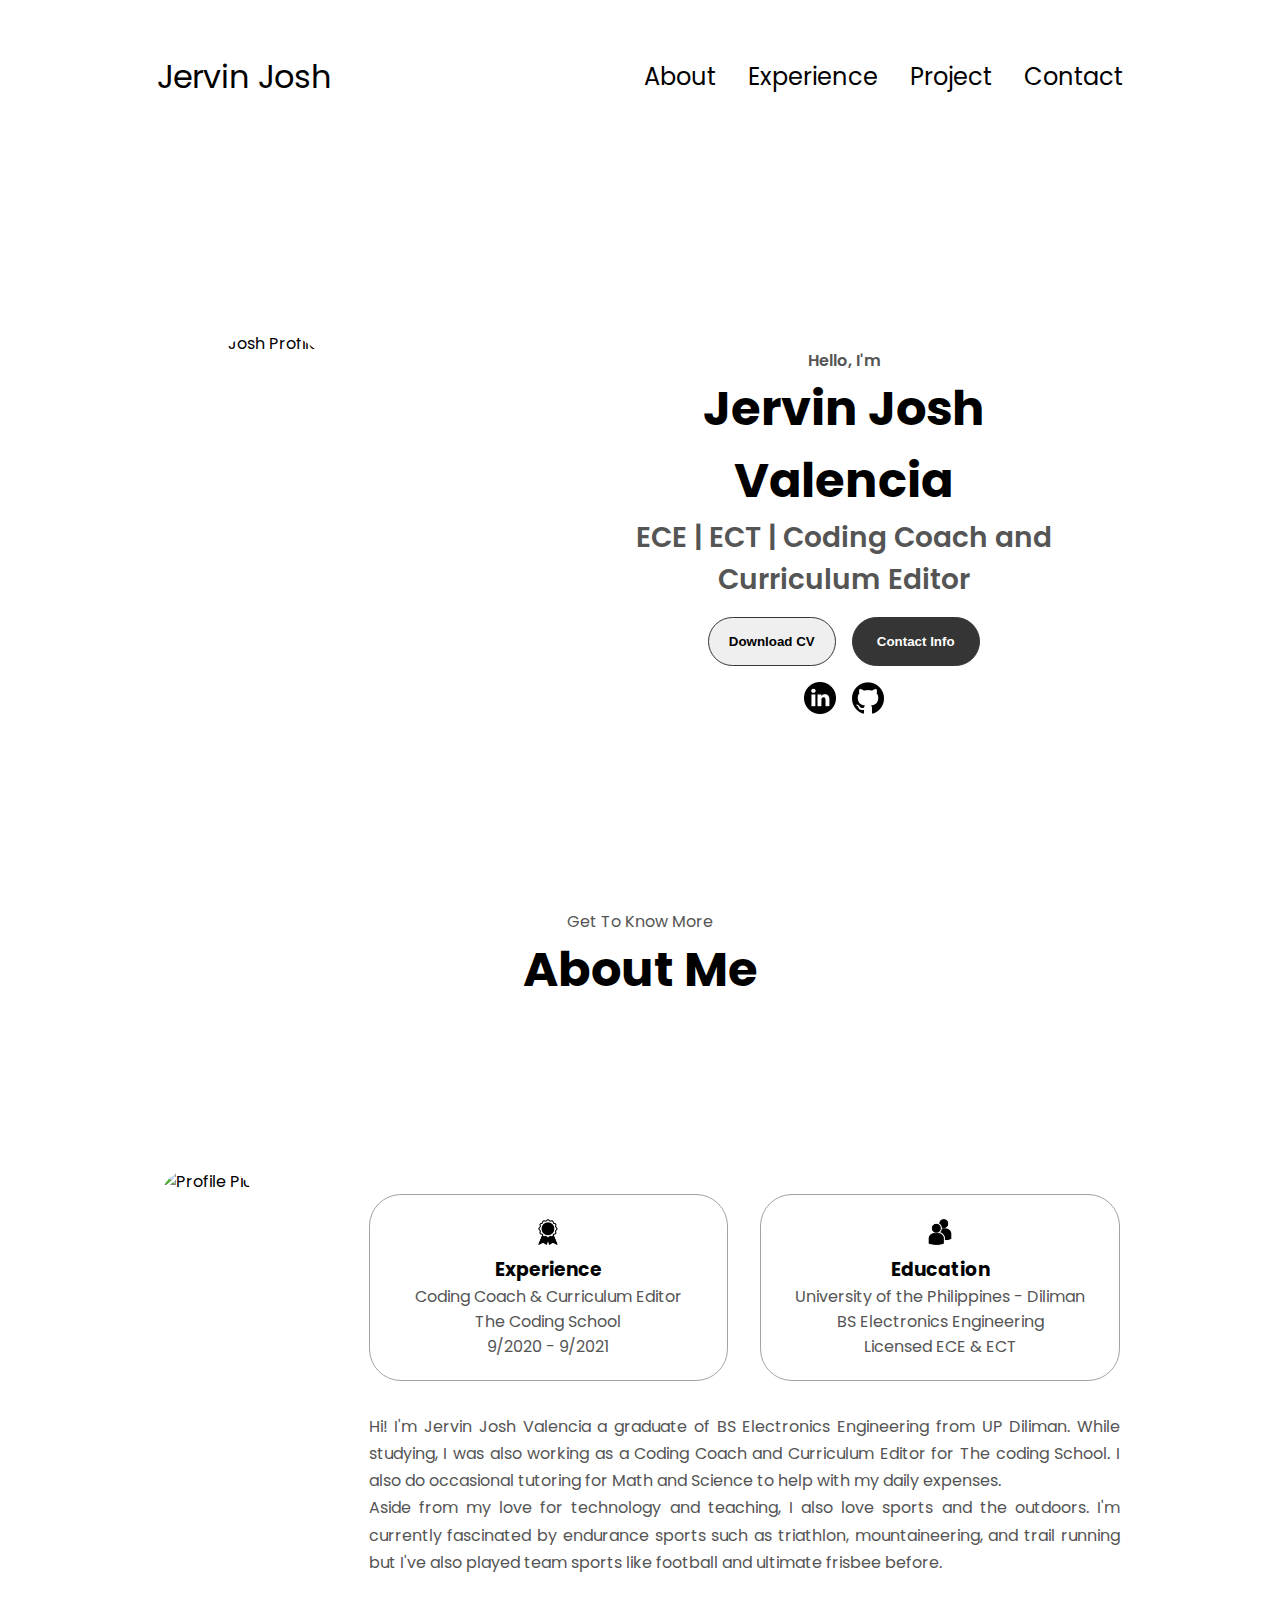
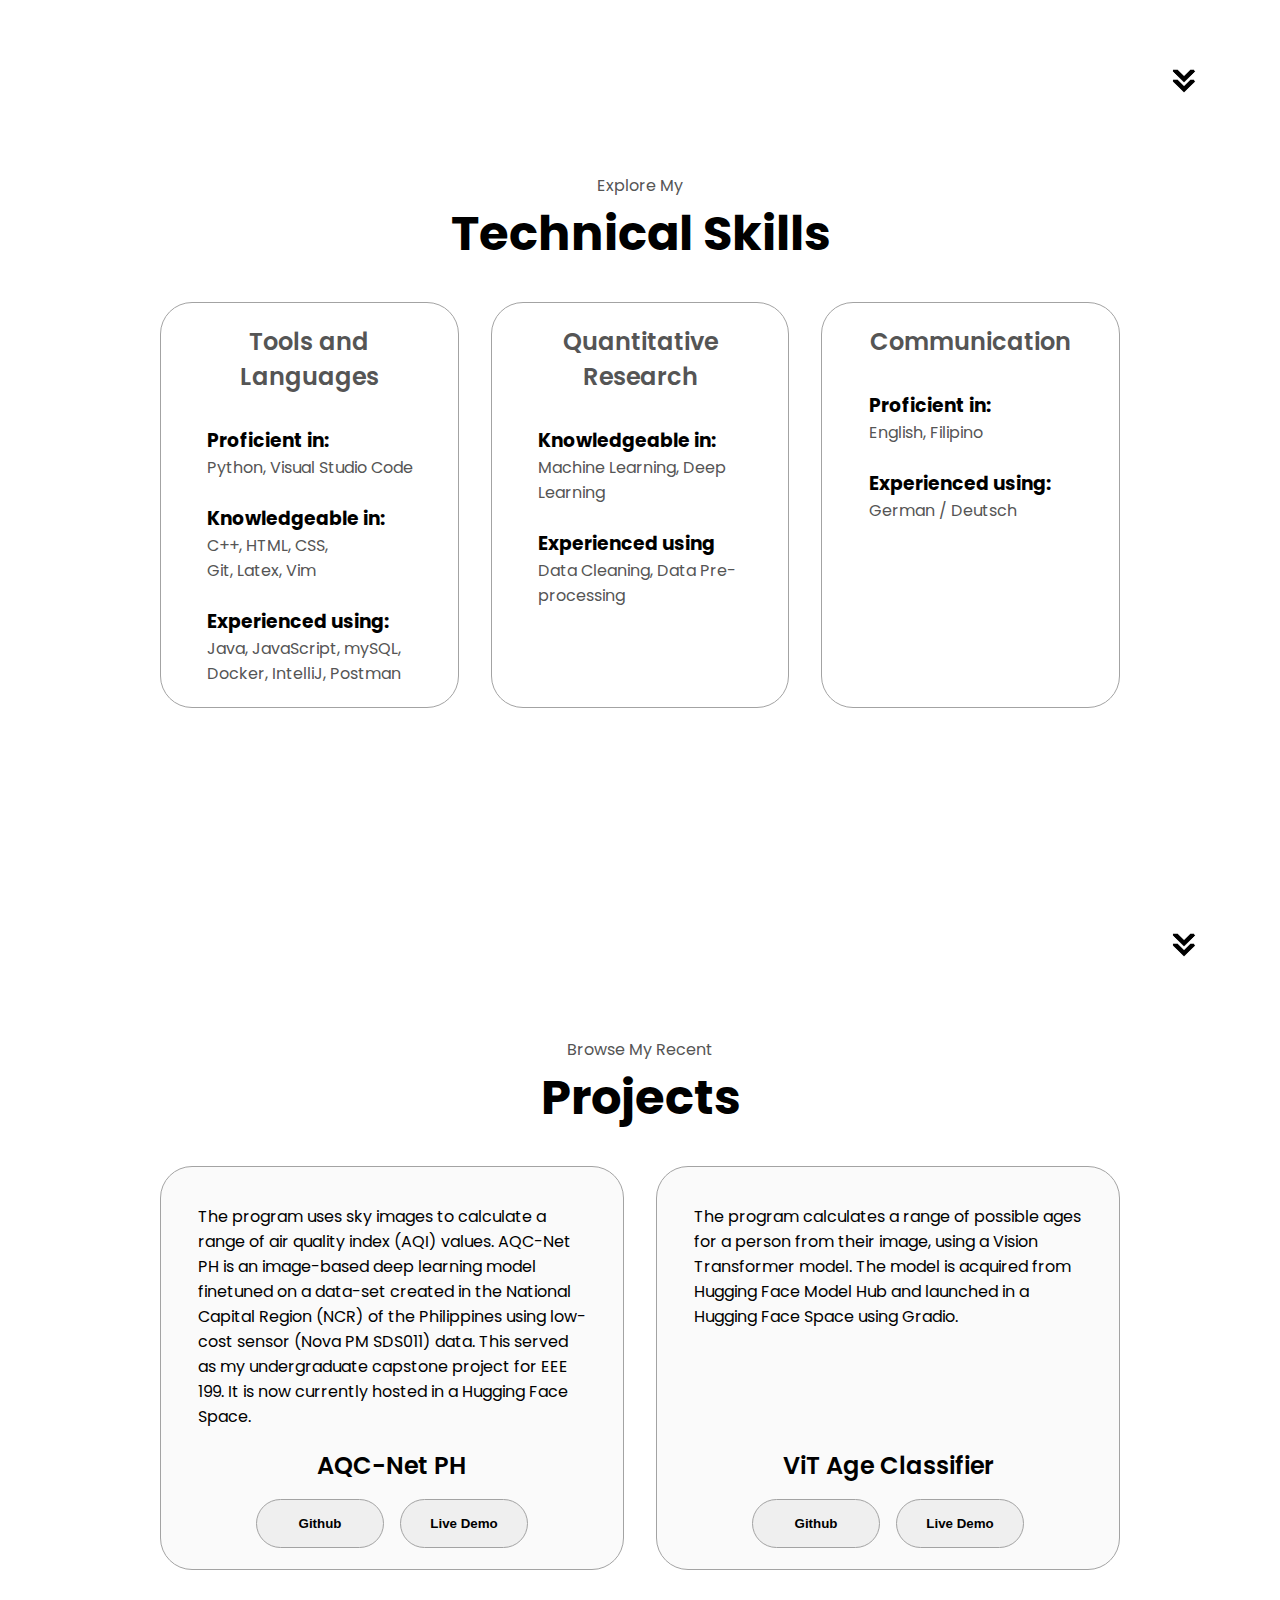
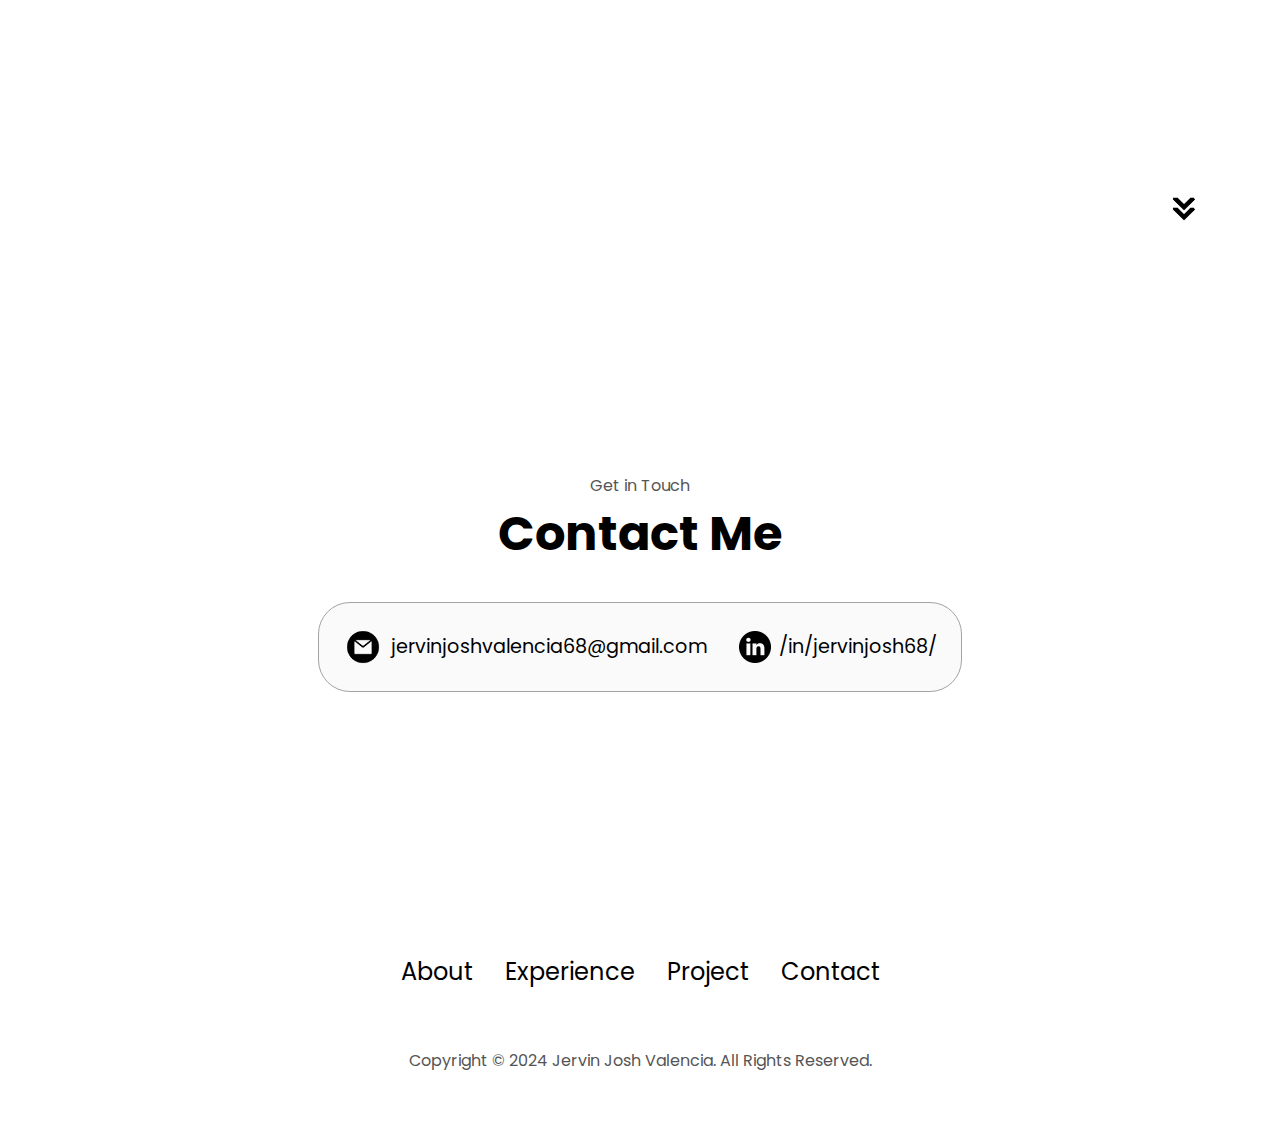
==== commit 0288a7f9: "changed index.html" ====
--- a/index.html
+++ b/index.html
@@ -3,316 +3,264 @@
 <head>
   <meta charset="UTF-8">
   <meta name="viewport" content="width=device-width, initial-scale=1.0">
-  <title>Portfolio</title>
-  <link rel="preconnect" href="https://fonts.googleapis.com">
-  <link rel="preconnect" href="https://fonts.gstatic.com" crossorigin>
-  <link href="https://fonts.googleapis.com/css2?family=Roboto+Serif:ital,opsz,wght@0,8..144,400;0,8..144,500;0,8..144,600;0,8..144,700;1,8..144,400;1,8..144,500&display=swap" rel="stylesheet">
-  <link rel="stylesheet" href="https://cdn.jsdelivr.net/gh/devicons/devicon@v2.15.1/devicon.min.css">
-  <link rel="stylesheet" href="./styles/general.css">
+  <meta http-equiv="X-UA-Compatible" content="IE=edge"/>
+  <title>My Portfolio
+  </title>
+  <link rel="stylesheet" href="style.css" />
+  <link rel="stylesheet" href="mediaqueries.css" />
 </head>
 <body>
-  <div class="main">
-    <div class="hero_page" style="background-color: #063953;">
-      <div class="pic_box">
-        <img class="prof_pic" src="photos/DSC_4373 (1).jpg">
-      </div>
-      <div class="name_box">
-        <div class="first_name">
-          <p class="hero_name">
-            Jervin Josh
+  <nav id="desktop-nav">
+    <div class="logo">Jervin Josh</div>
+    <div>
+      <ul class="nav-links">
+        <li><a href="#about">About</a></li>
+        <li><a href="#experience">Experience</a></li>
+        <li><a href="#projects">Project</a></li>
+        <li><a href="#contact">Contact</a></li>
+      </ul>
+    </div>
+  </nav>
+  <nav id="hamburger-nav">
+    <div class="logo">Jervin Josh</div>
+    <div class="hamburger-menu">
+      <div class="hamburger-icon" onclick="toggleMenu()">
+        <span></span>
+        <span></span>
+        <span></span>
+
+      </div>
+      <div class="menu-links">
+        <li><a href="#about" onclick="toggleMenu()">About</a></li>
+        <li><a href="#experience" onclick="toggleMenu()">Experience</a></li>
+        <li><a href="#projects" onclick="toggleMenu()">Project</a></li>
+        <li><a href="#contact" onclick="toggleMenu()">Contact</a></li>
+      </div>
+    </div>
+  </nav>
+  <section id="profile">
+    <div class="section__pic-container">
+      <img class= "profile-pic" src="./assets/profile_pic.png" alt="Jervin Josh Profile Picture">
+      
+    </div>
+    <div class="section__text">
+      <p class="section__text__p1"> Hello, I'm</p>
+      <h1 class="title">Jervin Josh</h1>
+      <h1 class="title">Valencia</h1>
+      <p class="section__text__p2">ECE | ECT | Coding Coach and Curriculum Editor</p>
+      <div class="btn-container">
+        <button class="btn btn-color-2" onclick="window.open('./assets/CV.pdf')"> Download CV</button>
+        <button class="btn btn-color-1" onclick="location.href='./#contact'"> Contact Info</button>
+      </div>
+      <div id="socials-container">
+        <img src="./assets/linkedin.png" alt="My LinkedIn profile" class="icon" onclick="location.href='https://www.linkedin.com/in/jervinjosh68/'">
+        <img src="./assets/github.png" alt="My Github profile" class="icon" onclick="location.href='https://github.com/jervinjosh68'">
+      </div>
+    </div>
+  </section>
+  <section id="about">
+    <p class="section__text__p1">
+      Get To Know More
+    </p>
+    <h1 class="title">About Me</h1>
+    <div class="section-container">
+      <div class="section__pic-container">
+        <img src="./assets/about_pic.png" alt="Profile Pic" class="about-pic"/>
+      </div>
+      <div class="about-details-container">
+        <div class="about-containers">
+          <div class="details-container">
+            <img src="./assets/experience.png" alt="Experience Icon" class="icon">
+            <h3>Experience</h3>
+            <p>Coding Coach & Curriculum Editor<br />The Coding School <br/> 9/2020 - 9/2021</p>
+          </div>
+          <div class="details-container">
+            <img src="./assets/education.png" alt="Education Icon" class="icon">
+            <h3>Education</h3>
+            <p>University of the Philippines - Diliman <br/>BS Electronics Engineering<br />Licensed ECE & ECT</p>
+          </div>
+        </div>
+        <div class="text-container">
+          <p> Hi! I'm Jervin Josh Valencia a graduate of BS Electronics Engineering from UP Diliman. While studying, I was also working as a Coding Coach and Curriculum Editor for The coding School. I also do occasional tutoring for Math and Science to help with my daily expenses. <br/> 
+            Aside from my love for technology and teaching, I also love sports and the outdoors. I'm currently fascinated by endurance sports such as triathlon, mountaineering, and trail running but I've also played team sports like football and ultimate frisbee before.
+
           </p>
         </div>
-        <div class="last_name">
-          <p class="hero_name">
-            Valencia
-          </p>
-        </div>
-        <div class="title_box">
-          <p class="title"> ECE | ECT | Coding Coach and Curriculum Editor</p>
-        </div>
-        <div class="language_box">
-          <div class="language_icon"> <i class="devicon-python-plain"></i> </div>
-          <div class="language_icon"> <i class="devicon-cplusplus-plain"></i> </div>
-          <div class="language_icon"> <i class="devicon-latex-original"></i> </div>
-          <div class="language_icon"> <i class="devicon-html5-plain"></i> </div>
-          <div class="language_icon"> <i class="devicon-css3-plain"></i> </div>
-          <div class="language_icon"> <i class="devicon-java-plain"></i> </div>
-          <div class="language_icon"> <i class="devicon-javascript-plain"></i></div>
-
-        </div>
-      </div>   
-    </div>
-    <div class="skills_page">
-      <div class="skills_page_header">
-        <p>Technical Skills</p>
-      </div>
-      <div class="skills_page_content">
-        <div class="tools_lang_skills">
-          <p class="skills_page_content_header">
-            Tools and Languages</p>
-          <div class="tools_lang_proficient">
-            <p class="skills_page_category">
-              Proficient in: 
-            </p>
-            <p class="skills_page_text"> Python, Visual Studio Code</p>
-          </div>
-          <div class="tools_lang_knowledgeable">
-            <p class="skills_page_category">
-              Knowledgeable in: 
-            </p>
-            <p class="skills_page_text"> C++, HTML, CSS,</p>
-            <p class="skills_page_text">  Git, Latex, Vim</p>
-          </div>
-          <div class="tools_lang_exp">
-            <p class="skills_page_category">
-              Experienced using: 
-            </p>
-            <p class="skills_page_text"> Java, JavaScript, mySQL,</p>
-            <p class="skills_page_text">  Docker, IntelliJ, Postman</p>
-          </div>
-        </div>
-        <div class="quant_res_skills">
-          <p class="skills_page_content_header">
-            Quantitative Research</p>
-          <div class="quant_res_knowledgeable">
-            <p class="skills_page_category">
-              Knowledgeable in: 
-            </p>
-            <p class="skills_page_text"> Machine Learning, Deep Learning</p>
-          </div>
-          <div class="quant_res_exp">
-            <p class="skills_page_category">
-              Experienced using: 
-            </p>
-            <p class="skills_page_text"> Data Cleaning, Data Pre-processing</p>
-          </div>
-        </div>
-        <div class="comms_skills">
-          <p class="skills_page_content_header">
-            Tools and Languages</p>
-          <div class="comms_proficient">
-            <p class="skills_page_category">
-              Proficient in: 
-            </p>
-            <p class="skills_page_text"> English, Filipino</p>
-          </div>
-          <div class="comms_exp">
-            <p class="skills_page_category">
-              Experienced using: 
-            </p>
-            <p class="skills_page_text"> German / Deutsch</p>
-          </div>
-        </div>
-      </div>
-    </div>
-    <div class="projects_page_header">
-      <p class="projects_header"> Projects </p>
-    </div>
-    <div class="projects_page">
-        <div class="projects_box">
-          <div class="projects_title">
-            <p> AQC-Net PH</p>
-          </div>
-          
-          <p class="projects_description">
-            The program uses sky images to calculate a range of air quality index (AQI) values. AQC-Net PH is an image-based deep learning model finetuned on a data-set created in the National Capital Region (NCR) of the Philippines using low-cost sensor (Nova PM SDS011) data. This served as my undergraduate capstone project for EEE 199. It is now currently hosted in a Hugging Face Space. 
-          </p>
-        </div>
-        <div class="projects_box">
-          <div class="projects_title">
-            <p> ViT Age Classifier </p>
-          </div>
-          <p class="projects_description">
-            The program calculates a range of possible ages for a person from their image, using a Vision Transformer model. The model is acquired from Hugging Face Model Hub and launched in a Hugging Face Space using Gradio. 
-          </p>
-        </div>
-    </div>
-    <div class="projects_button_box">
-      <div class="projects_button">
-        <button class="projects_try_it" onclick="window.location.href='https://huggingface.co/spaces/jervinjosh68/AQC-Net-PH-space'"> Try it !</button>
-      </div>
-      <div class="projects_button">
-        <button class="projects_try_it" onclick="window.location.href='https://huggingface.co/spaces/jervinjosh68/vit-age-classifier'"> Try it !</button>
-      </div>
-    </div>
-    <div class="exp_page_header">
-      <p>Technical Experience</p>
-    </div>
-    <div class="exp_page">
-      <div  class="company_logo_box">
-        <img class="tcs_logo" src="./photos/tcs.png">
-      </div>
-      <div class="exp_description_box">
-        <div class="job_title">
-          <p>Coding Coach and Curriculum Editor</p>
-        </div>
-        <div class="job_duration">
-          <p>September 2020 to September 2021</p>
-        </div>
-        <div class="job_description">
-          <ul>
-            <li> 
-              Instructed students aged 7-19 on the fundamentals of Python and how to apply it in various domains. 
-            </li>
-            <li>
-              Developed and revised educational resources and instructional guides for the coaches to follow.
-            </li>
-            <li>
-              Collaborated with the management and other coaches to provide feedback and suggestions on how to enhance the curriculum.
-            </li>
-          </ul>
-        </div>
-      </div>
-    </div>
-    <div class="educ_page_header">
-      <p> Education </p>
-    </div>
-    <div class="educ_page">
-      <div class="educ_description_box">
-        <div class="educ_degree">
-          <p> Bachelor of Science in Electronics Engineer</p>
-        </div>
-        <div class="educ_univ">
-          <div class ="univ_logo_box">
-            <img class="univ_logo" src="./photos/UNIVERSITY OF THE PHILIPPINES.png">
-          </div>
-          <div class="univ_desc_box">
-            <p class="univ_name"> University of the Philippines - Diliman </p>
-            <p> Sept 2018 to Feb 2023</p>
-            <p> GWA: 1.77 (HPS: 1.00)</p>
-          </div>
-        </div> 
-      </div>
-    </div>
-    <div class="course_page_header">
-      <p>Relevant Courses</p>
-    </div>
-    <div class="course_page">
-      <div class="course_box">
-        <div class="course_box_header">
-          <div class="course_icon_box">
-            <img src="./photos/eeei.png" class="course_icon">
-          </div>
-          <div class="course_name">
-            <p>UP - EEEI</p>
-            <p> EEE 111</p>
-            <p>"Intro to Programming"</p>
-          </div>
-        </div>
-        <div class="course_box_body">
-          <div class="course_description">
-            
-          </div>
-          <div class="course_tools">
-            <p>Languages/Tools used:</p>
-            <p>Python, Vim</p>
-          </div>
-        </div>
-      </div>
-      <div class="course_box">
-        <div class="course_box_header">
-          <div class="course_icon_box">
-            <img src="./photos/eeei.png" class="course_icon">
-          </div>
-          <div class="course_name">
-            <p>UP - EEEI</p>
-            <p> EEE 121  </p>
-            <p>"Algorithms and Data Structures"</p>
-          </div>
-        </div>
-        <div class="course_box_body">
-          <div class="course_description">
-            
-          </div>
-          <div class="course_tools">
-            <p>Languages/Tools used:</p>
-            <p>C++, VSCode</p>
-          </div>
-        </div>
-      </div>
-      <div class="course_box">
-        <div class="course_box_header">
-          <div class="course_icon_box">
-            <img src="./photos/eeei.png" class="course_icon">
-          </div>
-          <div class="course_name">
-            <p>UP - EEEI</p>
-            <p> CoE 197 S</p>
-            <p>"Advanced Software Concepts"</p>
-          </div>
-        </div>
-        <div class="course_box_body">
-          <div class="course_description">
-            
-          </div>
-          <div class="course_tools">
-            <p>Languages/Tools used:</p>
-            <p>Java, Git, mySQL, IntelliJ, Docker, Postman</p>
-          </div>
-        </div>
-      </div>
-      <div class="course_box">
-        <div class="course_box_header">
-          <div class="course_icon_box">
-            <img src="./photos/eeei.png" class="course_icon">
-          </div>
-          <div class="course_name">
-            <p>UP - EEEI</p>
-            <p> ECE 197 Z</p>
-            <p>"Deep Learning"</p>
-          </div>
-        </div>
-        <div class="course_box_body">
-          <div class="course_description">
-            
-          </div>
-          <div class="course_tools">
-            <p>Languages/Tools used:</p>
-            <p>Python, Git, Hugginface, Pytorch, Vision Transformer</p>
-          </div>
-        </div>
-      </div>
-      <div class="course_box">
-        <div class="course_box_header">
-          <div class="course_icon_box">
-            <img src="./photos/eeei.png" class="course_icon">
-          </div>
-          <div class="course_name">
-            <p>UP - EEEI</p>
-            <p> EEE 198/199 </p>
-            <p>"Undergraduate Capstone Project"</p>
-          </div>
-        </div>
-        <div class="course_box_body">
-          <div class="course_description">
-            
-          </div>
-          <div class="course_tools">
-            <p>Languages/Tools used:</p>
-            <p>Python, Git, VSCode, Pytorch</p>
-          </div>
-        </div>
-      </div>
-    </div>
-    <div class="contact_page">
-      <div class="contact_box"> 
-        <p>Email</p>
-        <p>jervinjoshvalencia68@gmail.com</p>
-      </div>
-      <div class="contact_box"> 
-        <p>Mobile</p>
-        <p>09154951318</p>
-      </div>
-      <div class="contact_box"> 
-        <p>Github</p>
-        <p>https://github.com/jervinjosh68</p>
-      </div>
-      <div class="contact_box"> 
-        <p>LinkedIn</p>
-        <p>https://www.linkedin.com/in/jervinjosh68/</p>
-      </div>
-    </div>
-  </div>
-
+      </div>
+    </div>
+    <img 
+    src="./assets/arrow.png" 
+    alt="Arrow icon" 
+    class="icon arrow" 
+    onclick="location.href='#experience'">
+  </section>
+  <section id="experience">
+    <p class="section__text__p1">
+      Explore My
+    </p>
+    <h1 class="title">Technical Skills</h1>
+    <div class="experience-details-container">
+      <div class="about-containers">
+        <div class="details-container">
+          <h2 class="experience-sub-title">Tools and Languages</h2>
+          <div class="article-container">
+            <article>
+              
+              <div>
+                <h3>Proficient in: </h3>
+                <p>Python, Visual Studio Code</p>
+              </div>
+            </article>
+            <article>
+
+              <div>
+                <h3>Knowledgeable in:</h3>
+                <p>C++, HTML, CSS,</br>
+                  Git, Latex, Vim</p>
+              </div>
+            </article>
+            <article>
+
+              <div>
+                <h3>Experienced using:</h3>
+                <p>Java, JavaScript, mySQL, </br>
+                  Docker, IntelliJ, Postman</p>
+              </div>
+            </article>
+          </div>
+        </div>
+        <div class="details-container">
+          <h2 class="experience-sub-title">Quantitative Research</h2>
+          <div class="article-container">
+            <article>
+
+              <div>
+                <h3>Knowledgeable in: </h3>
+                <p>Machine Learning, Deep Learning</p>
+              </div>
+            </article>
+            <article>
+
+              <div>
+                <h3>Experienced using</h3>
+                <p>Data Cleaning, Data Pre-processing</p>
+              </div>
+            </article>
+          </div>
+        </div>
+        <div class="details-container">
+          <h2 class="experience-sub-title">Communication</h2>
+          <div class="article-container">
+            <article>
+
+              <div>
+                <h3>Proficient in:</h3>
+                <p>English, Filipino</p>
+              </div>
+            </article>
+            <article>
+
+              <div>
+                <h3>Experienced using:</h3>
+                <p>German / Deutsch</p>
+              </div>
+            </article>
+          </div>
+        </div>
+      </div>
+
+    </div>
+    <img 
+    src="./assets/arrow.png" 
+    alt="Arrow icon" 
+    class="icon arrow" 
+    onclick="location.href='#projects'"
+    />
+  </section>
+  <section id="projects">
+    <p class="section__text__p1">Browse My Recent</p>
+    <h1 class="title">Projects</h1>
+    
+    <div class="experience-details-container">
+      <div class="about-containers">
+        <div class="details-container color-container">
+          <div class="article-container">
+            <div class="project-desc">
+              The program uses sky images to calculate a range of air quality index (AQI) values. AQC-Net PH is an image-based deep learning model finetuned on a data-set created in the National Capital Region (NCR) of the Philippines using low-cost sensor (Nova PM SDS011) data. This served as my undergraduate capstone project for EEE 199. It is now currently hosted in a Hugging Face Space.
+            </div>
+          </div>
+          <h2 class="experience-sub-title project-title">AQC-Net PH</h2>
+          <div class="btn-container">
+            <button class="btn btn-color-2 project-btn" onclick="location.href='https://github.com/jervinjosh68/AQC-Net-PH'">
+              Github
+            </button>
+            <button class="btn btn-color-2 project-btn" onclick="location.href='https://huggingface.co/spaces/jervinjosh68/AQC-Net-PH-space'">
+              Live Demo
+            </button>
+          </div>
+        </div>
+        <div class="details-container color-container">
+          <div class="article-container">
+            <div class="project-desc">
+              The program calculates a range of possible ages for a person from their image, using a Vision Transformer model. The model is acquired from Hugging Face Model Hub and launched in a Hugging Face Space using Gradio.
+            </div>
+          </div>
+          <h2 class="experience-sub-title project-title">ViT Age Classifier</h2>
+          <div class="btn-container">
+            <button class="btn btn-color-2 project-btn" onclick="location.href='https://github.com/jervinjosh68/vit-age-classifier-spaces'">
+              Github
+            </button>
+            <button class="btn btn-color-2 project-btn" onclick="location.href='https://huggingface.co/spaces/jervinjosh68/vit-age-classifier'">
+              Live Demo
+            </button>
+          </div>
+        </div>
+      </div>
+      
+    </div>
+    <img 
+    src="./assets/arrow.png" 
+    alt="Arrow icon" 
+    class="icon arrow" 
+    onclick="location.href='#projects'"
+    />
+  </section>
+  <section id="contact">
+    <p class="section__text__p1">Get in Touch</p>
+    <h1 class="title">Contact Me</h1>
+    <div class="contact-info-upper-container">
+      <div class="contact-info-container">
+        <img
+          src="./assets/email.png"
+          alt="Email icon"
+          class="icon contact-icon email-icon"
+          />
+        <p><a href="mailto:jervinjoshvalencia68@gmail.com">jervinjoshvalencia68@gmail.com</a></p>
+      </div>
+      <div class="contact-info-container">
+        <img
+          src="./assets/linkedin.png"
+          alt="LinkedIn icon"
+          class="icon contact-icon"
+          />
+        <p><a href="https://www.linkedin.com/in/jervinjosh68/">/in/jervinjosh68/</a></p>
+      </div>
+      
+    </div>
+  </section>
+  <footer>
+    <nav>
+      <div class="nav-links-container">
+        <ul class="nav-links">
+          <li><a href="#about">About</a></li>
+          <li><a href="#experience">Experience</a></li>
+          <li><a href="#projects">Project</a></li>
+          <li><a href="#contact">Contact</a></li>
+        </ul>
+      </div>
+    </nav>
+    <p>Copyright &#169; 2024 Jervin Josh Valencia. All Rights Reserved.</p>
+  </footer>
+  <script src="script.js"></script>
 </body>
 </html>--- a/style.css
+++ b/style.css
@@ -0,0 +1,433 @@
+/* GENERAL */
+
+@import url('https://fonts.googleapis.com/css2?family=Poppins:wght@300;400;500;600&display=swap');
+
+* {
+  margin: 0;
+  padding: 0;
+}
+
+body{
+  font-family: 'Poppins', sans-serif;
+}
+
+html{
+  scroll-behavior: smooth;
+}
+
+p{
+  color: rgb(85,85,85);
+}
+
+/* TRANSITION */
+
+a, .btn {
+  transition: all 300ms ease;
+}
+
+/* DESKTOP NAV */
+
+nav, 
+.nav-links{
+  display: flex;
+}
+
+nav{
+  justify-content: space-around;
+  align-items: center;
+  height: 17vh
+}
+
+.nav-links{
+  gap: 2rem;
+  list-style: none;
+  font-size: 1.5rem;
+}
+
+a {
+  color: black;
+  text-decoration: none;
+  text-decoration-color: white;
+}
+
+a:hover{
+  color:grey;
+  text-decoration: underline;
+  text-underline-offset: 1rem;
+  text-decoration-color: rgb(181,181,181);
+}
+
+.logo{
+  font-size:2rem;
+}
+
+.logo:hover{
+  cursor: default;
+}
+
+/* HAMBURGER MENU */
+
+#hamburger-nav {
+  display: none;
+}
+
+.hamburger-menu {
+  position: relative;
+  display: inline-block;
+}
+
+.hamburger-icon{
+  display: flex;
+  flex-direction: column;
+  justify-content: space-between;
+  height: 24px;
+  width: 30px;
+  cursor: pointer;
+}
+
+.hamburger-icon span {
+  width: 100%;
+  height: 2px;
+  background-color: black;
+  transition: all 0.3 ease-in-out;
+}
+
+.menu-links {
+  position: absolute;
+  top: 100%;
+  right: 0%;
+  background-color: white;
+  width: fit-content;
+  max-height: 0;
+  overflow: hidden;
+  transition: all 0.3 ease-in-out;
+}
+.menu-links a {
+  display: block;
+  padding: 10px;
+  text-align: center;
+  font-size: 1.5rem;
+  color: black;
+  text-decoration: none;
+  transition: all 0.3 ease-in-out;
+}
+
+.menu-links li {
+  list-style: none;
+}
+
+.menu-links.open{
+  max-height: 300px;
+}
+
+.hamburger-icon.open span:first-child {
+  transform: rotate(45deg) translate(10px,5px);
+}
+
+.hamburger-icon.open span:nth-child(2){
+  opacity: 0;
+}
+
+.hamburger-icon.open span:last-child{
+  transform: rotate(-45deg) translate(10px, -5px);
+}
+
+.hamburger-icon span:first-child{
+  transform: none;
+}
+.hamburger-icon span:first-child{
+  opacity: 1;
+}
+.hamburger-icon span:first-child{
+  transform: none;
+}
+
+/* SECTIONS */
+
+section {
+  padding-top: 4vh;
+  height: 96vh;
+  margin: 0 10rem;
+  box-sizing: border-box;
+  min-height: fit-content;
+}
+
+.section-container{
+  display: flex;
+}
+
+/* PROFILE SECTION */
+
+#profile {
+  display: flex;
+  justify-content: center;
+  gap: 5rem;
+  height: 80vh;
+}
+
+.section__pic-container{
+  display: flex;
+  height: 400px;
+  width: 400px;
+  margin: auto 0;
+}
+.profile-pic{
+  border-radius: 50%;
+}
+
+.section__text{
+  align-self: center;
+  text-align: center;
+}
+
+.section__text p {
+  font-weight: 600;
+}
+
+.section__text__p1{
+  text-align: center;
+}
+
+.section__text__p2{
+  font-size: 1.75rem;
+  margin-bottom: 1rem;
+}
+
+.title{
+  font-size: 3rem;
+  text-align: center;
+}
+
+#socials-container {
+  display:flex;
+  justify-content: center;
+  margin-top: 1rem;
+  gap: 1rem;
+}
+
+/* ICONS */
+
+.icon{
+  cursor: pointer;
+  height: 2rem;
+}
+
+/* BUTTONS */
+
+.btn-container {
+  display: flex;
+  justify-content: center;
+  gap: 1rem;
+}
+
+.btn {
+  font-weight: 600;
+  transition: all 300ms ease;
+  padding: 1rem;
+  width: 8rem;
+  border-radius: 2rem;
+}
+
+.btn-color-1, .btn-color-2{
+  border: rgb(53,53,53) 0.1rem solid;
+}
+
+.btn-color-1:hover, .btn-color-2:hover{
+  cursor:pointer;
+}
+
+.btn-color-1, .btn-color-2:hover{
+  background:rgb(53,53,53);
+  color:white;
+}
+
+.btn-color-1:hover{
+  background: rgb(0,0,0);
+}
+
+.btn-color-2:hover{
+  background: rgb(255,255,255) 0.1rem solid;
+}
+
+.btn-container{
+  gap: 1rem;
+}
+
+/* ABOUT SECTION */
+
+#about {
+  position: relative;
+}
+
+.about-containers {
+  gap: 2rem;
+  margin-bottom: 2rem;
+  margin-top:2rem;
+}
+
+.about-details-container{
+  justify-content: center;
+  flex-direction: column;
+}
+
+.about-containers, .about-details-container{
+  display: flex;
+}
+
+.about-pic{
+  border-radius: 2rem;
+}
+
+.arrow{
+  position: absolute;
+  right: -5rem;
+  bottom: 2.5rem;
+}
+
+.details-container{
+  padding: 1.3rem;
+  flex: 1;
+  background:white;
+  border-radius: 2rem;
+  border: rgb(53,53,53) 0.1rem solid;
+  border-color: rgb(163,163,163);
+  text-align: center;
+}
+
+.section-container {
+  gap:4rem;
+  height: 80%;
+  padding-top: 2rem;
+  padding-bottom: 2rem;
+}
+
+.section__pic-container{
+  height: 400px;
+  width: 400px;
+  margin: auto 0;
+}
+.text-container {
+  text-align: justify;
+  line-height: 1.7rem;
+}
+
+/* EXPERIENCE SECTION */
+#experience {
+  position: relative;
+}
+
+.experience-sub-title{
+  color: rgb(85,85,85);
+  font-weight: 600;
+  font-size: 1.5rem;
+  margin-bottom: 2rem;
+
+}
+
+.experience-details-container{
+  display: flex;
+  justify-content: center;
+  flex-direction: column;
+  
+}
+
+.article-container{
+  display: flex;
+  text-align: initial;
+  flex-wrap: wrap;
+  flex-direction: column;
+  gap: 1.5rem;
+  justify-content: center;
+}
+article p{
+  text-align: initial;
+}
+
+article {
+  display: flex;
+  width: 15rem;
+  padding-left: 10%;
+  justify-content: left;
+  gap: 0.5rem;
+}
+
+article .icon{
+  cursor: default;
+}
+
+/* PROJECTS */
+#projects {
+  position: relative;
+}
+
+.color-container {
+  border-color: rgb(163,163,163);
+  background: rgb(250,250,250);
+  justify-content: center;
+  text-align: center;
+}
+
+.project-desc{
+  padding: 1rem;
+  height: 20vh;
+}
+
+.project-title{
+  padding-top: 2rem;
+  margin: 1rem;
+  color: black;
+}
+
+.project-btn {
+  color: black;
+  border-color: rgb(163,163,163)
+}
+
+#contact {
+  display: flex;
+  justify-content: center;
+  flex-direction: column;
+  height: 70vh;
+}
+
+.contact-info-upper-container{
+  display: flex;
+  justify-content: center;
+  border-radius: 2rem;
+  border: rgb(53,53,53) 0.1rem solid;
+  background-color: rgb(250,250,250);
+  border-color: rgb(163,163,163);
+  margin: 2rem auto;
+  padding: 0.5rem;
+}
+
+.contact-info-container{
+  display: flex;
+  align-items: center;
+  justify-content: center;
+  gap: 0.5rem;
+  margin: 1rem;
+}
+
+.contact-info-container p{
+  font-size: larger;
+}
+
+.contact-icon {
+  cursor: default;
+}
+
+.email-icon {
+  height: 2.5rem;
+}
+
+/* FOOTER */
+
+footer {
+  height: 26vh;
+  margin: 0 1rem;
+}
+
+footer p{
+  text-align: center;
+}--- a/mediaqueries.css
+++ b/mediaqueries.css
@@ -0,0 +1,8 @@
+@media screen and (max-width: 1200px){
+  #desktop-nav{
+    display: none;
+  }
+  #hamburger-nav{
+    display: flex;
+  }
+}